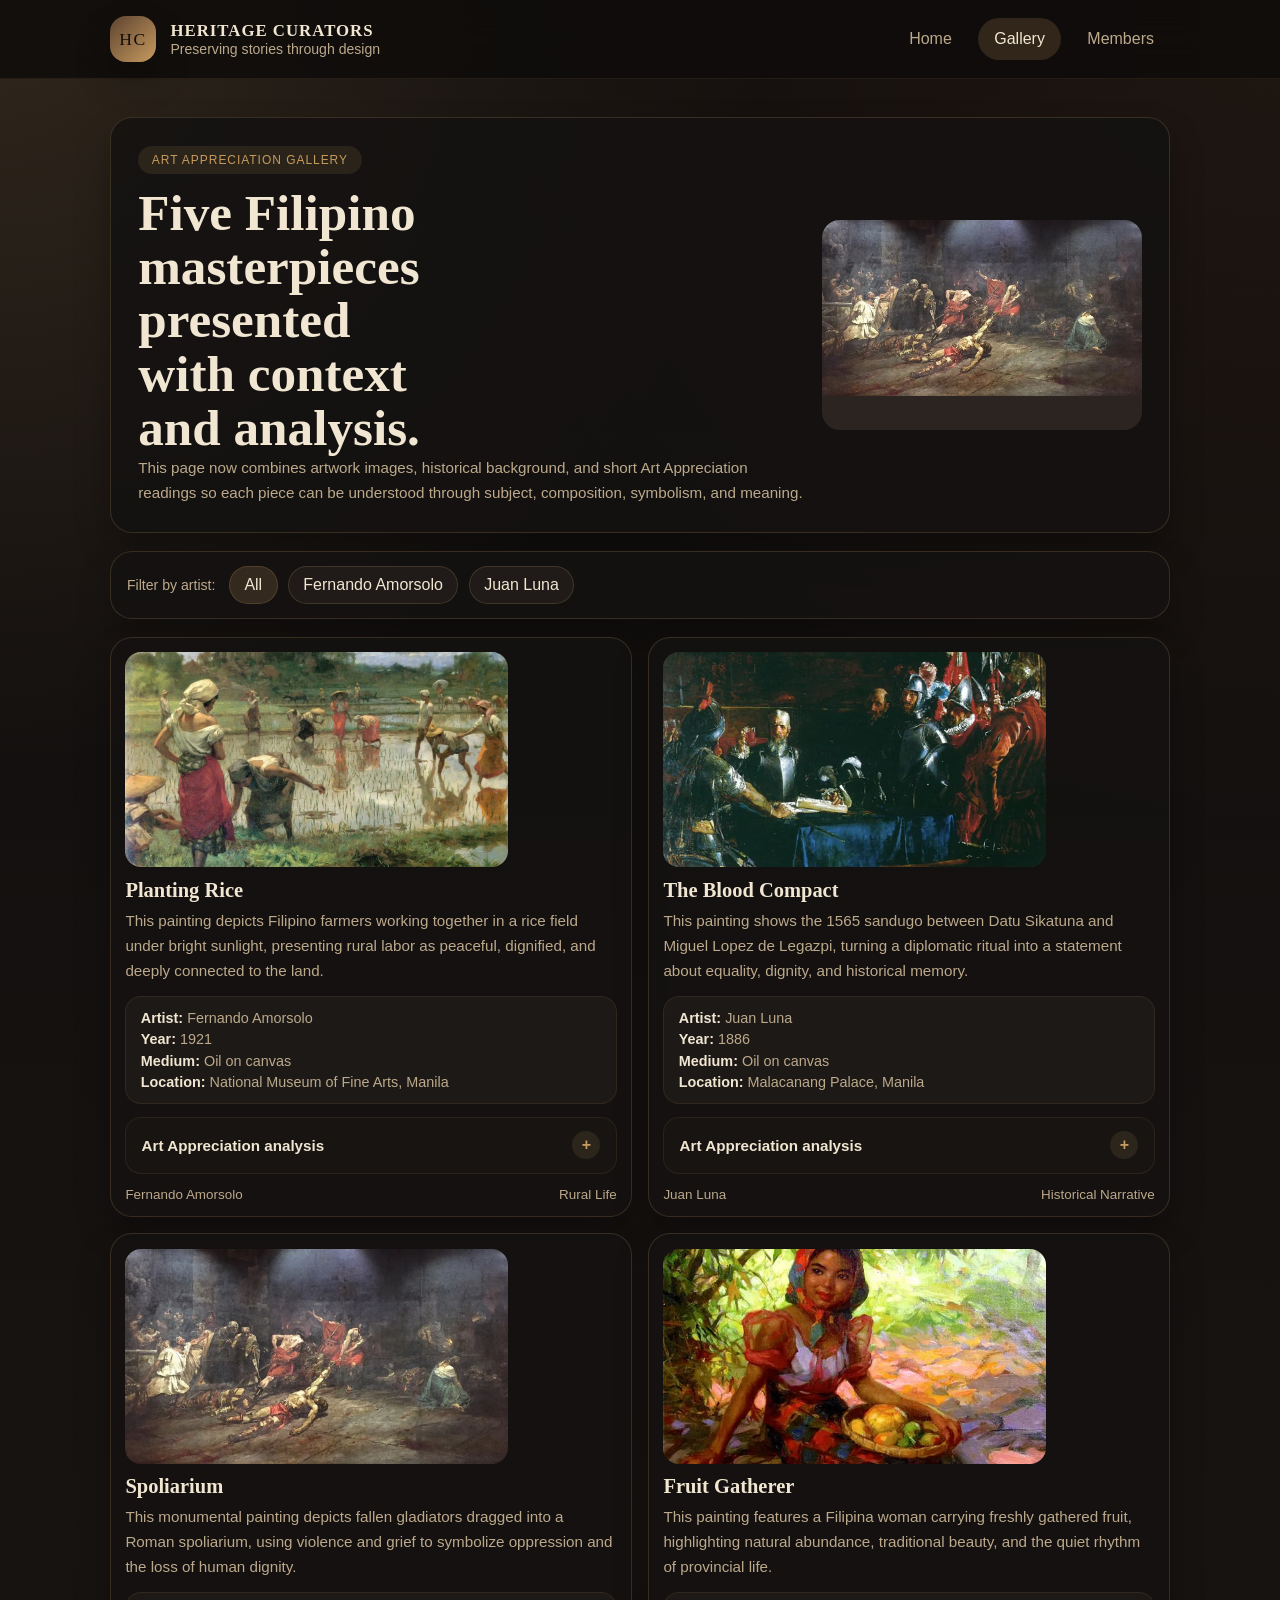
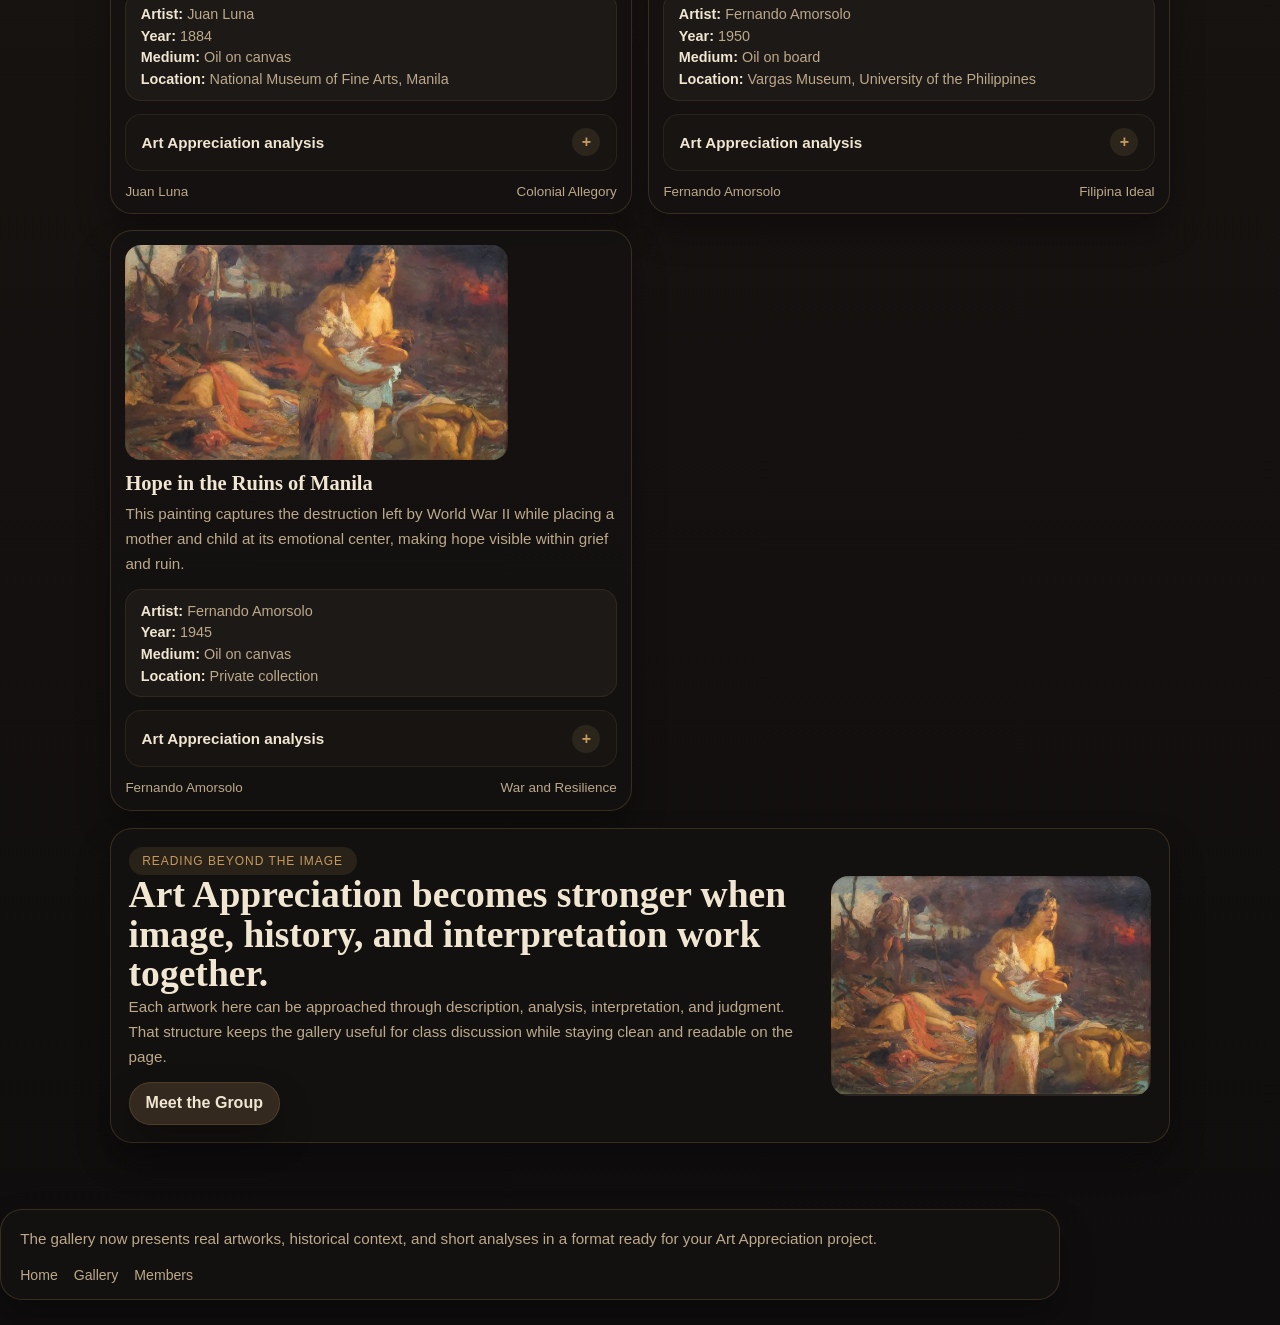
==== gallery.html @ 5dd4df1c "Styles and scripts organization." ====
<!DOCTYPE html>
<html lang="en">
<head>
  <meta charset="UTF-8">
  <meta name="viewport" content="width=device-width, initial-scale=1.0">
  <title>Heritage Curators | Gallery</title>
  <link rel="stylesheet" href="styles/gallery.css">
</head>
<body data-page="gallery">
  <header class="site-header">
    <div class="site-header__inner">
      <a class="brand" href="home.html" aria-label="Heritage Curators home page">
        <div class="brand__mark">HC</div>
        <div class="brand__text"><strong>Heritage Curators</strong><span>Preserving stories through design</span></div>
      </a>
      <button class="nav-toggle" type="button" aria-expanded="false" aria-controls="site-nav">Menu</button>
      <nav class="site-nav" id="site-nav" aria-label="Primary navigation">
        <a href="home.html" data-nav="home">Home</a>
        <a href="gallery.html" data-nav="gallery">Gallery</a>
        <a href="members.html" data-nav="members">Members</a>
      </nav>
    </div>
  </header>
  <main class="page-shell">
    <section class="page-intro" data-reveal>
      <div>
        <span class="eyebrow">Art Appreciation Gallery</span>
        <h1>Five Filipino masterpieces presented with context and analysis.</h1>
        <p>This page now combines artwork images, historical background, and short Art Appreciation readings so each piece can be understood through subject, composition, symbolism, and meaning.</p>
      </div>
      <div class="intro-image">
        <img src="images/artwork/spolarium.webp" alt="Spoliarium by Juan Luna used as the gallery banner artwork">
      </div>
    </section>

    <section class="section filter-panel" data-reveal>
      <span class="filter-label">Filter by artist:</span>
      <button class="filter-chip is-active" type="button" data-filter="all">All</button>
      <button class="filter-chip" type="button" data-filter="amorsolo">Fernando Amorsolo</button>
      <button class="filter-chip" type="button" data-filter="luna">Juan Luna</button>
    </section>

    <section class="section gallery-grid">
      <article class="gallery-card" data-reveal data-category="amorsolo">
        <div class="gallery-card__image">
          <img src="images/artwork/planting-rice.webp" alt="Planting Rice by Fernando Amorsolo showing Filipino farmers working together in a bright rice field">
        </div>
        <div class="gallery-card__header">
          <h3>Planting Rice</h3>
          <p>This painting depicts Filipino farmers working together in a rice field under bright sunlight, presenting rural labor as peaceful, dignified, and deeply connected to the land.</p>
        </div>
        <div class="gallery-card__facts">
          <div><strong>Artist:</strong> <span>Fernando Amorsolo</span></div>
          <div><strong>Year:</strong> <span>1921</span></div>
          <div><strong>Medium:</strong> <span>Oil on canvas</span></div>
          <div><strong>Location:</strong> <span>National Museum of Fine Arts, Manila</span></div>
        </div>
        <details class="analysis-panel">
          <summary>Art Appreciation analysis</summary>
          <div class="analysis-panel__content">
            <div class="analysis-panel__block">
              <h4>Description</h4>
              <p><em>Planting Rice</em> shows men and women planting seedlings together in a broad, water-filled field while a farmer with a carabao works in the background. The landscape, bright sky, and distant mountains create an idealized view of provincial life.</p>
            </div>
            <div class="analysis-panel__block">
              <h4>Analysis</h4>
              <p>Amorsolo uses warm sunlight, luminous reflections, and a wide composition to unify the workers with the landscape. His soft brushwork and bright color palette make the scene feel calm and orderly rather than physically harsh.</p>
            </div>
            <div class="analysis-panel__block">
              <h4>Interpretation</h4>
              <p>The painting celebrates bayanihan, rural resilience, and the dignity of ordinary Filipino labor. It presents the countryside as a source of identity, pride, and harmony with nature.</p>
            </div>
            <div class="analysis-panel__block">
              <h4>Judgment</h4>
              <p>This work remains one of the most recognizable images in Philippine art because it turns daily agricultural work into a graceful national image. Even with its idealized tone, it powerfully reflects Amorsolo's mastery of Philippine light.</p>
            </div>
          </div>
        </details>
        <div class="gallery-card__meta"><span>Fernando Amorsolo</span><span>Rural Life</span></div>
      </article>

      <article class="gallery-card" data-reveal data-category="luna">
        <div class="gallery-card__image">
          <img src="images/artwork/the-blood-compact.webp" alt="The Blood Compact by Juan Luna showing Datu Sikatuna and Miguel Lopez de Legazpi sealing an agreement">
        </div>
        <div class="gallery-card__header">
          <h3>The Blood Compact</h3>
          <p>This painting shows the 1565 sandugo between Datu Sikatuna and Miguel Lopez de Legazpi, turning a diplomatic ritual into a statement about equality, dignity, and historical memory.</p>
        </div>
        <div class="gallery-card__facts">
          <div><strong>Artist:</strong> <span>Juan Luna</span></div>
          <div><strong>Year:</strong> <span>1886</span></div>
          <div><strong>Medium:</strong> <span>Oil on canvas</span></div>
          <div><strong>Location:</strong> <span>Malacanang Palace, Manila</span></div>
        </div>
        <details class="analysis-panel">
          <summary>Art Appreciation analysis</summary>
          <div class="analysis-panel__content">
            <div class="analysis-panel__block">
              <h4>Description</h4>
              <p>The artwork presents the blood compact ceremony between the Bohol chieftain Datu Sikatuna and the Spanish explorer Miguel Lopez de Legazpi. Their gathered companions and the formal setting heighten the importance of the event.</p>
            </div>
            <div class="analysis-panel__block">
              <h4>Analysis</h4>
              <p>Luna uses an academic style, strong contrasts of light and shadow, and a carefully staged composition to dramatize the agreement. Viewing Sikatuna prominently helps frame the encounter as a meeting between equals rather than a scene of submission.</p>
            </div>
            <div class="analysis-panel__block">
              <h4>Interpretation</h4>
              <p>The painting can be read as a nationalist statement. It reminds viewers that Filipinos entered diplomacy and alliance with dignity, challenging colonial narratives that reduced them to passive subjects.</p>
            </div>
            <div class="analysis-panel__block">
              <h4>Judgment</h4>
              <p><em>The Blood Compact</em> succeeds both as historical storytelling and political symbolism. Its visual authority helps reclaim a key moment in Philippine history with pride and seriousness.</p>
            </div>
          </div>
        </details>
        <div class="gallery-card__meta"><span>Juan Luna</span><span>Historical Narrative</span></div>
      </article>

      <article class="gallery-card" data-reveal data-category="luna">
        <div class="gallery-card__image">
          <img src="images/artwork/spolarium.webp" alt="Spoliarium by Juan Luna showing fallen gladiators being dragged in a dark Roman interior">
        </div>
        <div class="gallery-card__header">
          <h3>Spoliarium</h3>
          <p>This monumental painting depicts fallen gladiators dragged into a Roman spoliarium, using violence and grief to symbolize oppression and the loss of human dignity.</p>
        </div>
        <div class="gallery-card__facts">
          <div><strong>Artist:</strong> <span>Juan Luna</span></div>
          <div><strong>Year:</strong> <span>1884</span></div>
          <div><strong>Medium:</strong> <span>Oil on canvas</span></div>
          <div><strong>Location:</strong> <span>National Museum of Fine Arts, Manila</span></div>
        </div>
        <details class="analysis-panel">
          <summary>Art Appreciation analysis</summary>
          <div class="analysis-panel__content">
            <div class="analysis-panel__block">
              <h4>Description</h4>
              <p>The scene shows dead or defeated gladiators dragged across a stone floor while grieving figures and distant onlookers witness the aftermath. The setting is dark, heavy, and emotionally charged.</p>
            </div>
            <div class="analysis-panel__block">
              <h4>Analysis</h4>
              <p>Luna builds a diagonal, forceful composition using harsh light, deep shadows, and rich red-brown tones. The physical weight of the bodies and the movement of the figures create a dramatic sense of brutality and exhaustion.</p>
            </div>
            <div class="analysis-panel__block">
              <h4>Interpretation</h4>
              <p>Beyond its Roman subject, the painting is widely understood as an allegory of colonial oppression. The fallen gladiators can be seen as the suffering Filipino people, while the spectators stand for power structures that ignore injustice.</p>
            </div>
            <div class="analysis-panel__block">
              <h4>Judgment</h4>
              <p><em>Spoliarium</em> is a landmark of Philippine art because it combines technical excellence with emotional and political force. Its international recognition helped affirm Filipino artistic brilliance on the world stage.</p>
            </div>
          </div>
        </details>
        <div class="gallery-card__meta"><span>Juan Luna</span><span>Colonial Allegory</span></div>
      </article>

      <article class="gallery-card" data-reveal data-category="amorsolo">
        <div class="gallery-card__image">
          <img src="images/artwork/fruit-gatherer-1950-fernando-amorsolo.webp" alt="Fruit Gatherer by Fernando Amorsolo showing a Filipina woman with a basket of fruit in a rural setting">
        </div>
        <div class="gallery-card__header">
          <h3>Fruit Gatherer</h3>
          <p>This painting features a Filipina woman carrying freshly gathered fruit, highlighting natural abundance, traditional beauty, and the quiet rhythm of provincial life.</p>
        </div>
        <div class="gallery-card__facts">
          <div><strong>Artist:</strong> <span>Fernando Amorsolo</span></div>
          <div><strong>Year:</strong> <span>1950</span></div>
          <div><strong>Medium:</strong> <span>Oil on board</span></div>
          <div><strong>Location:</strong> <span>Vargas Museum, University of the Philippines</span></div>
        </div>
        <details class="analysis-panel">
          <summary>Art Appreciation analysis</summary>
          <div class="analysis-panel__content">
            <div class="analysis-panel__block">
              <h4>Description</h4>
              <p>The painting shows a young Filipina in traditional clothing under a tree, holding a basket filled with fruit. The setting is bright, calm, and surrounded by nature.</p>
            </div>
            <div class="analysis-panel__block">
              <h4>Analysis</h4>
              <p>Amorsolo uses warm colors and sunlight to pull the viewer's attention toward the woman, while the darker background helps her stand out. The scene is gently composed to feel balanced, serene, and idealized.</p>
            </div>
            <div class="analysis-panel__block">
              <h4>Interpretation</h4>
              <p>The artwork reflects simplicity, modesty, and a close relationship between people and the natural world. It also reinforces the image of the dalagang Filipina as a symbol of grace and cultural identity.</p>
            </div>
            <div class="analysis-panel__block">
              <h4>Judgment</h4>
              <p><em>Fruit Gatherer</em> is visually gentle and emotionally clear. Its appeal comes from how it transforms an everyday rural moment into an image of beauty, peace, and national character.</p>
            </div>
          </div>
        </details>
        <div class="gallery-card__meta"><span>Fernando Amorsolo</span><span>Filipina Ideal</span></div>
      </article>

      <article class="gallery-card" data-reveal data-category="amorsolo">
        <div class="gallery-card__image">
          <img src="images/artwork/fernando-cueto-amorsolos-hope-in-the-ruins-of-manila-1.webp" alt="Hope in the Ruins of Manila by Fernando Amorsolo showing a mother and child in a devastated wartime city">
        </div>
        <div class="gallery-card__header">
          <h3>Hope in the Ruins of Manila</h3>
          <p>This painting captures the destruction left by World War II while placing a mother and child at its emotional center, making hope visible within grief and ruin.</p>
        </div>
        <div class="gallery-card__facts">
          <div><strong>Artist:</strong> <span>Fernando Amorsolo</span></div>
          <div><strong>Year:</strong> <span>1945</span></div>
          <div><strong>Medium:</strong> <span>Oil on canvas</span></div>
          <div><strong>Location:</strong> <span>Private collection</span></div>
        </div>
        <details class="analysis-panel">
          <summary>Art Appreciation analysis</summary>
          <div class="analysis-panel__content">
            <div class="analysis-panel__block">
              <h4>Description</h4>
              <p>The work shows a mother holding a baby in the middle of a destroyed urban landscape. Fallen bodies, broken structures, and dark surroundings emphasize the devastation around them.</p>
            </div>
            <div class="analysis-panel__block">
              <h4>Analysis</h4>
              <p>Amorsolo shifts from his usual pastoral brightness to darker tones and heavier shadows, but he still uses light strategically. The brighter treatment of the mother and child draws the eye and creates a clear emotional focal point.</p>
            </div>
            <div class="analysis-panel__block">
              <h4>Interpretation</h4>
              <p>The painting reflects fear, suffering, and the civilian cost of war, yet it also insists on resilience. The mother and child stand as symbols of protection, survival, and the possibility of renewal after catastrophe.</p>
            </div>
            <div class="analysis-panel__block">
              <h4>Judgment</h4>
              <p>This is one of Amorsolo's most affecting works because it confronts tragedy without losing sight of human endurance. It gives historical trauma a deeply personal and memorable image.</p>
            </div>
          </div>
        </details>
        <div class="gallery-card__meta"><span>Fernando Amorsolo</span><span>War and Resilience</span></div>
      </article>
    </section>

    <section class="spotlight" data-reveal>
      <div>
        <span class="eyebrow">Reading Beyond the Image</span>
        <h2>Art Appreciation becomes stronger when image, history, and interpretation work together.</h2>
        <p>Each artwork here can be approached through description, analysis, interpretation, and judgment. That structure keeps the gallery useful for class discussion while staying clean and readable on the page.</p>
        <a class="button" href="members.html">Meet the Group</a>
      </div>
      <div class="spotlight__image">
        <img src="images/artwork/fernando-cueto-amorsolos-hope-in-the-ruins-of-manila-1.webp" alt="Hope in the Ruins of Manila by Fernando Amorsolo used as the spotlight artwork">
      </div>
    </section>
  </main>
  <footer class="page-shell site-footer">
    <p>The gallery now presents real artworks, historical context, and short analyses in a format ready for your Art Appreciation project.</p>
    <div class="footer-links">
      <a href="home.html">Home</a>
      <a href="gallery.html">Gallery</a>
      <a href="members.html">Members</a>
    </div>
  </footer>
  <script src="scripts/site.js"></script>
  <script src="scripts/gallery.js"></script>
</body>
</html>
---- styles/gallery.css ----
:root {
  --surface: rgba(20, 18, 17, 0.9);
  --surface-strong: #171413;
  --line: rgba(182, 146, 92, 0.22);
  --text: #f1e6d1;
  --muted: #bca98b;
  --accent: #c79a5f;
  --shadow: 0 18px 34px rgba(0, 0, 0, 0.28);
  --radius-lg: 22px;
  --radius-md: 16px;
  --max-width: 1060px;
  --font-display: "Palatino Linotype", "Book Antiqua", Palatino, serif;
  --font-body: "Trebuchet MS", "Segoe UI", sans-serif;
}

* { box-sizing: border-box; }

html { scroll-behavior: smooth; }

body {
  margin: 0;
  font-family: var(--font-body);
  color: var(--text);
  background:
    radial-gradient(circle at top left, rgba(199, 154, 95, 0.18), transparent 24%),
    radial-gradient(circle at top right, rgba(123, 75, 39, 0.15), transparent 26%),
    linear-gradient(180deg, #0f0d0d 0%, #171311 52%, #0f0d0d 100%);
  min-height: 100vh;
}

body.menu-open { overflow: hidden; }

a { color: inherit; text-decoration: none; }

img { max-width: 100%; display: block; }

.page-shell { width: min(var(--max-width), calc(100% - 2rem)); margin: 0 auto; }

.site-header {
  position: sticky;
  top: 0;
  z-index: 20;
  backdrop-filter: blur(18px);
  background: rgba(14, 12, 11, 0.86);
  border-bottom: 1px solid rgba(182, 146, 92, 0.12);
}

.site-header__inner {
  width: min(var(--max-width), calc(100% - 2rem));
  margin: 0 auto;
  display: flex;
  align-items: center;
  justify-content: space-between;
  padding: 1rem 0;
  gap: 1rem;
}

.brand { display: flex; align-items: center; gap: 0.9rem; }

.brand__mark {
  width: 46px;
  height: 46px;
  border-radius: 16px;
  display: grid;
  place-items: center;
  background: linear-gradient(135deg, #5d4330, #c79a5f);
  color: #140f0c;
  font-family: var(--font-display);
  font-size: 1.1rem;
  letter-spacing: 0.08em;
  box-shadow: var(--shadow);
}

.brand__text strong, .brand__text span { display: block; }

.brand__text strong {
  font-family: var(--font-display);
  font-size: 1.05rem;
  letter-spacing: 0.06em;
  text-transform: uppercase;
}

.brand__text span { color: var(--muted); font-size: 0.88rem; }

.nav-toggle {
  display: none;
  border: 0;
  background: rgba(36, 31, 28, 0.95);
  color: var(--text);
  border-radius: 999px;
  padding: 0.75rem 1rem;
  font: inherit;
  box-shadow: var(--shadow);
  cursor: pointer;
}

.site-nav { display: flex; align-items: center; gap: 0.65rem; }

.site-nav a {
  padding: 0.75rem 1rem;
  border-radius: 999px;
  color: var(--muted);
  transition: background-color 0.25s ease, color 0.25s ease, transform 0.25s ease;
}

.site-nav a:hover, .site-nav a:focus-visible {
  background: rgba(199, 154, 95, 0.12);
  color: var(--text);
  transform: translateY(-1px);
  outline: none;
}

.site-nav a.is-active { background: rgba(199, 154, 95, 0.18); color: var(--text); }

main { padding: 1.5rem 0 3rem; }

.page-intro, .filter-panel, .gallery-card, .spotlight, .site-footer {
  background: var(--surface);
  border: 1px solid var(--line);
  border-radius: var(--radius-lg);
  box-shadow: var(--shadow);
}

.page-intro {
  padding: 1.7rem;
  display: grid;
  grid-template-columns: minmax(0, 1fr) minmax(240px, 320px);
  gap: 1.2rem;
  align-items: center;
  margin-top: 0.9rem;
}

.eyebrow {
  display: inline-flex;
  align-items: center;
  gap: 0.5rem;
  padding: 0.45rem 0.85rem;
  border-radius: 999px;
  background: rgba(199, 154, 95, 0.12);
  color: var(--accent);
  font-size: 0.75rem;
  letter-spacing: 0.08em;
  text-transform: uppercase;
}

h1, h2, h3, h4 { font-family: var(--font-display); margin: 0; line-height: 1.05; }

h1 { font-size: clamp(2rem, 4.6vw, 3.2rem); margin-top: 0.75rem; max-width: 12ch; }

h2 { font-size: clamp(1.6rem, 3vw, 2.35rem); }

p { color: var(--muted); line-height: 1.65; margin: 0; font-size: 0.95rem; }

.intro-image, .spotlight__image, .gallery-card__image { overflow: hidden; background: #2b2420; }

.intro-image { border-radius: 18px; min-height: 210px; max-height: 290px; }

.spotlight__image { min-height: 220px; max-height: 280px; border-radius: 18px; }

.gallery-card__image { aspect-ratio: 16 / 9; border-radius: var(--radius-md); max-height: 215px; }

.intro-image img, .spotlight__image img, .gallery-card__image img {
  width: 100%;
  height: 100%;
  object-fit: cover;
}

.section { margin-top: 1.1rem; }

.filter-panel { padding: 0.9rem 1rem; display: flex; flex-wrap: wrap; align-items: center; gap: 0.65rem; }

.filter-label { font-size: 0.88rem; color: var(--muted); margin-right: 0.2rem; }

.filter-chip {
  border: 1px solid var(--line);
  background: rgba(34, 29, 26, 0.92);
  color: var(--text);
  border-radius: 999px;
  padding: 0.55rem 0.9rem;
  font: inherit;
  cursor: pointer;
  transition: transform 0.25s ease, background-color 0.25s ease, color 0.25s ease;
}

.filter-chip:hover, .filter-chip:focus-visible {
  transform: translateY(-1px);
  outline: none;
  background: rgba(199, 154, 95, 0.14);
}

.filter-chip.is-active { background: rgba(199, 154, 95, 0.18); color: var(--text); }

.gallery-grid { display: grid; grid-template-columns: repeat(2, minmax(0, 1fr)); gap: 1rem; }

.gallery-card {
  padding: 0.9rem;
  display: grid;
  gap: 0.8rem;
  transition: transform 0.28s ease, opacity 0.28s ease;
}

.gallery-card.is-hidden {
  opacity: 0.18;
  transform: scale(0.98);
  pointer-events: none;
}

.gallery-card__header { display: grid; gap: 0.4rem; }

.gallery-card__header h3 { font-size: 1.28rem; }

.gallery-card__facts {
  display: grid;
  gap: 0.35rem;
  padding: 0.8rem 0.9rem;
  border-radius: var(--radius-md);
  background: rgba(30, 26, 24, 0.94);
  border: 1px solid rgba(182, 146, 92, 0.12);
  font-size: 0.9rem;
}

.gallery-card__facts span { color: var(--muted); }

.gallery-card__meta {
  display: flex;
  justify-content: space-between;
  gap: 1rem;
  flex-wrap: wrap;
  color: var(--muted);
  font-size: 0.84rem;
}

.analysis-panel {
  border: 1px solid rgba(182, 146, 92, 0.12);
  border-radius: var(--radius-md);
  background: rgba(24, 21, 19, 0.94);
  overflow: hidden;
}

.analysis-panel summary {
  cursor: pointer;
  list-style: none;
  padding: 0.85rem 0.95rem;
  font-weight: 600;
  font-size: 0.95rem;
  display: flex;
  align-items: center;
  justify-content: space-between;
  gap: 1rem;
}

.analysis-panel summary::-webkit-details-marker { display: none; }

.analysis-panel summary::after {
  content: "+";
  width: 28px;
  height: 28px;
  border-radius: 50%;
  display: grid;
  place-items: center;
  background: rgba(199, 154, 95, 0.12);
  color: var(--accent);
  font-size: 1rem;
  flex-shrink: 0;
}

.analysis-panel[open] summary::after { content: "-"; }

.analysis-panel__content {
  display: grid;
  gap: 0.75rem;
  padding: 0 0.95rem 0.95rem;
  border-top: 1px solid rgba(182, 146, 92, 0.08);
}

.analysis-panel__block { display: grid; gap: 0.3rem; }

.analysis-panel__block h4 { font-size: 0.98rem; margin-top: 0.7rem; }

.spotlight {
  margin-top: 1.1rem;
  padding: 1.1rem;
  display: grid;
  grid-template-columns: minmax(0, 1fr) minmax(240px, 320px);
  gap: 1rem;
  align-items: center;
}

.button {
  display: inline-flex;
  align-items: center;
  justify-content: center;
  gap: 0.55rem;
  padding: 0.72rem 1rem;
  border-radius: 999px;
  font-weight: 600;
  background: rgba(199, 154, 95, 0.18);
  color: var(--text);
  box-shadow: var(--shadow);
  transition: transform 0.25s ease;
  width: fit-content;
  margin-top: 0.8rem;
  border: 1px solid rgba(199, 154, 95, 0.18);
}

.button:hover, .button:focus-visible { transform: translateY(-2px); outline: none; }

.site-footer {
  margin: 1.1rem 0 1.6rem;
  padding: 1rem 1.2rem;
  display: flex;
  justify-content: space-between;
  gap: 1rem;
  align-items: center;
  flex-wrap: wrap;
}

.footer-links { display: flex; gap: 1rem; flex-wrap: wrap; }

.footer-links a { color: var(--muted); font-size: 0.88rem; }

[data-reveal] {
  opacity: 0;
  transform: translateY(22px);
  transition: opacity 0.6s ease, transform 0.6s ease;
}

[data-reveal].is-visible { opacity: 1; transform: translateY(0); }

@media (max-width: 920px) {
  .page-intro, .spotlight { grid-template-columns: 1fr; }
  .gallery-grid { grid-template-columns: 1fr; }
  .nav-toggle { display: inline-flex; }
  .site-nav {
    position: fixed;
    inset: 82px 1rem auto 1rem;
    flex-direction: column;
    align-items: stretch;
    padding: 1rem;
    background: rgba(20, 18, 17, 0.97);
    border: 1px solid var(--line);
    border-radius: 24px;
    box-shadow: var(--shadow);
    transform: translateY(-18px);
    opacity: 0;
    pointer-events: none;
    transition: opacity 0.25s ease, transform 0.25s ease;
  }

  .site-nav.is-open { transform: translateY(0); opacity: 1; pointer-events: auto; }
}

@media (max-width: 640px) {
  .page-shell, .site-header__inner { width: min(var(--max-width), calc(100% - 1rem)); }
  main { padding-top: 1rem; }
  .page-intro, .filter-panel, .gallery-card, .spotlight, .site-footer { padding: 1rem; }
  h1 { font-size: clamp(1.9rem, 10vw, 2.7rem); }
}
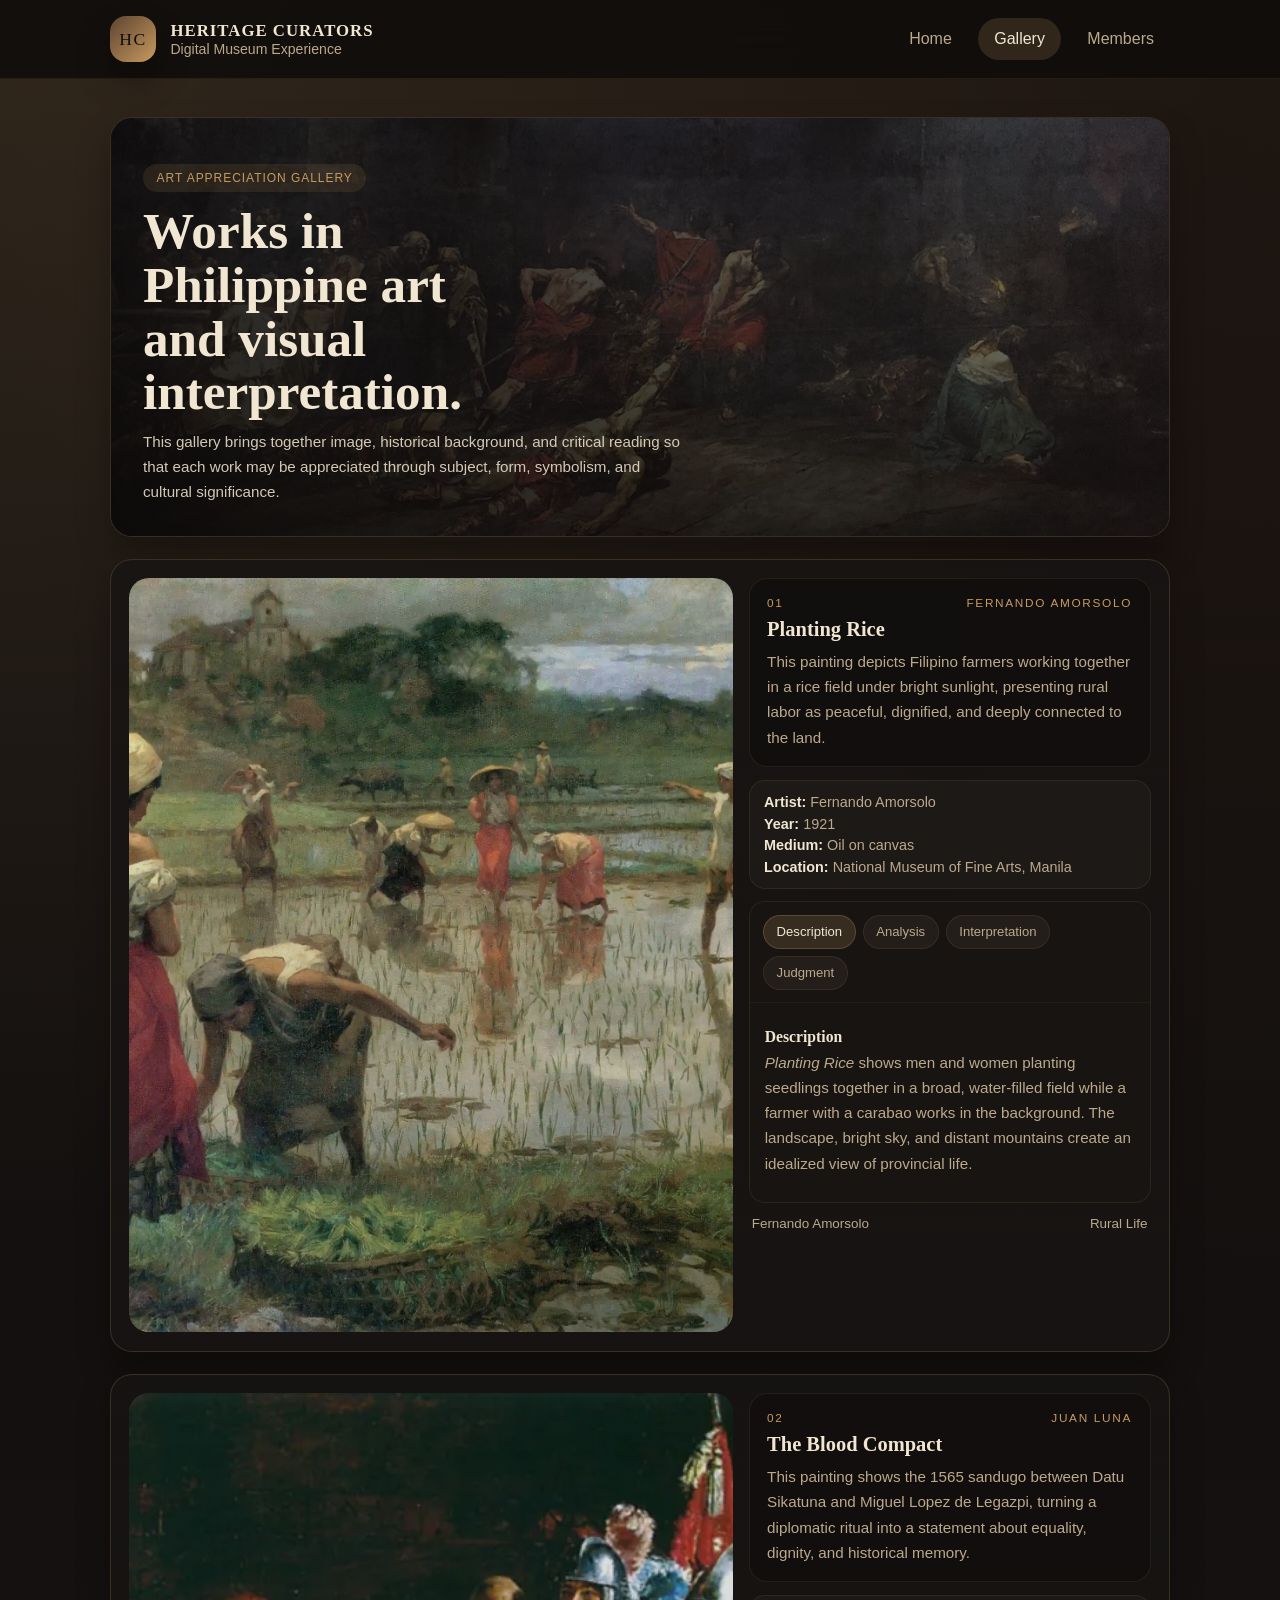
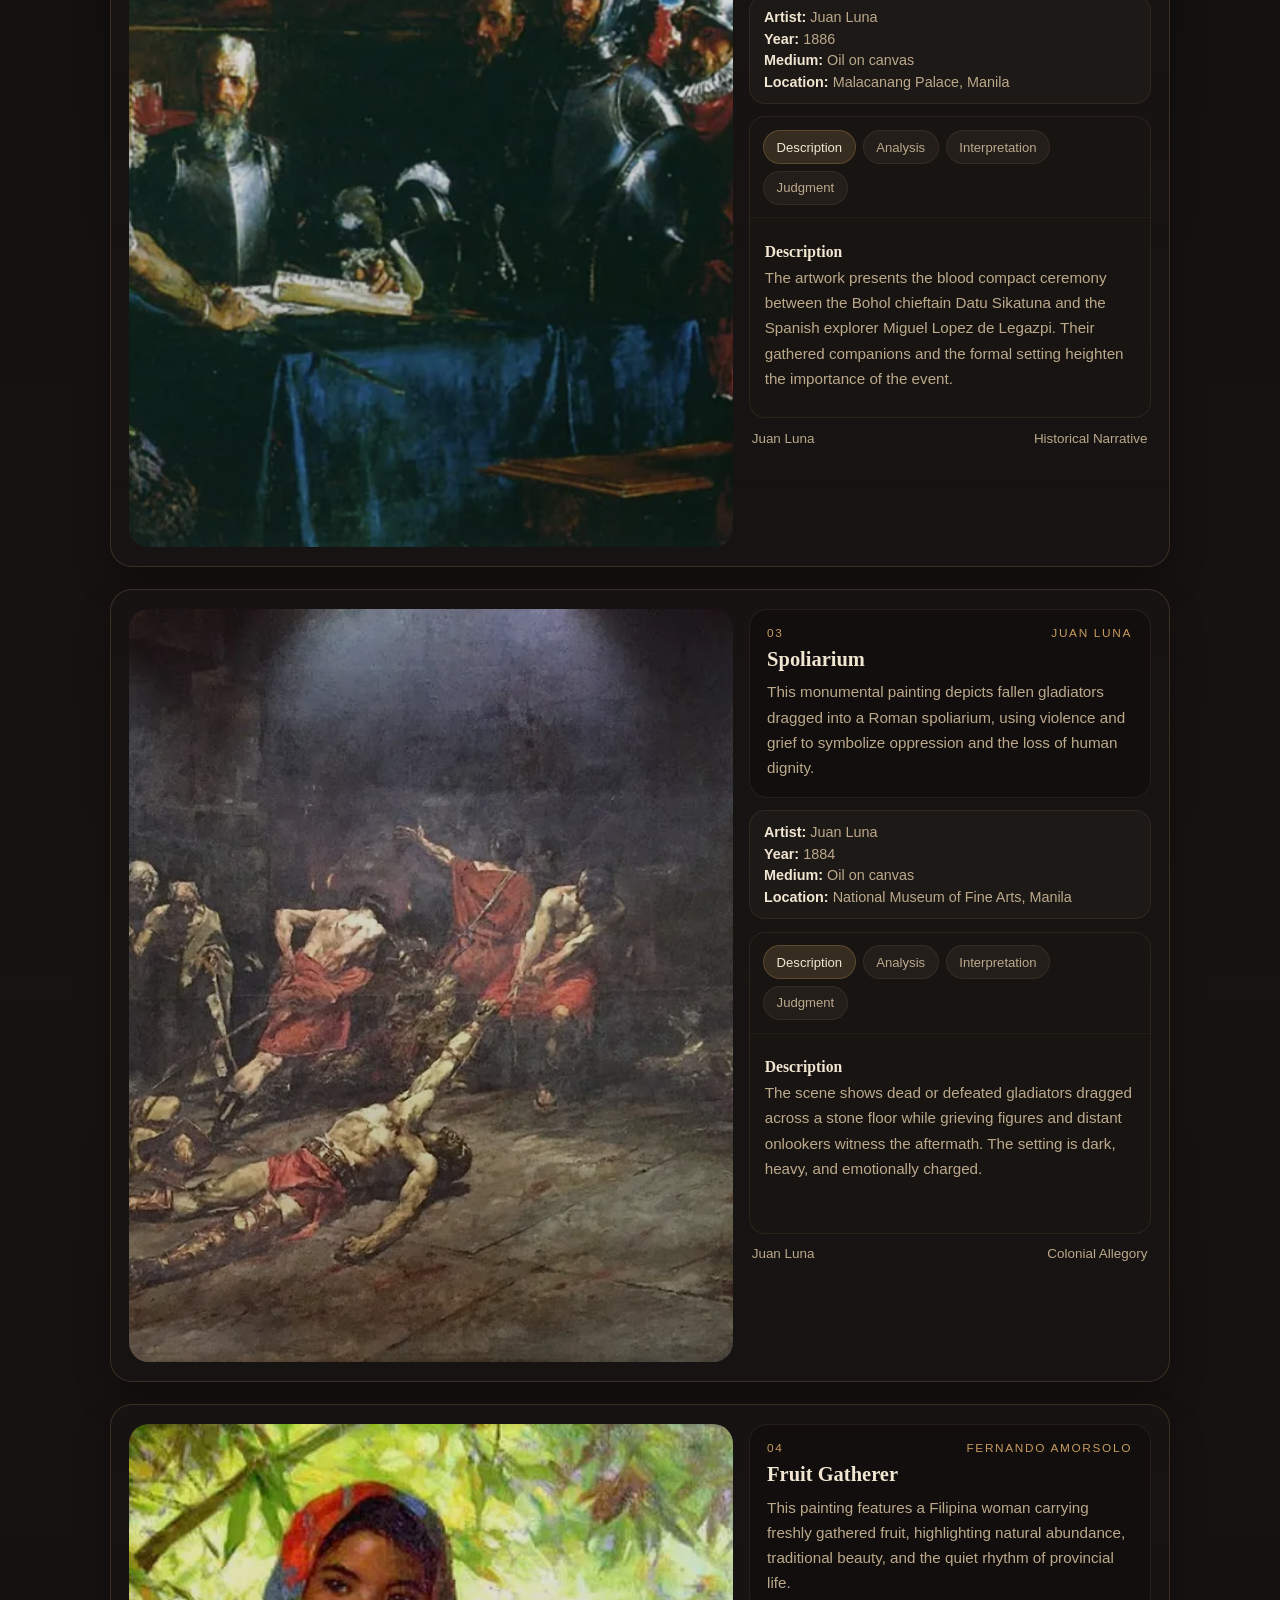
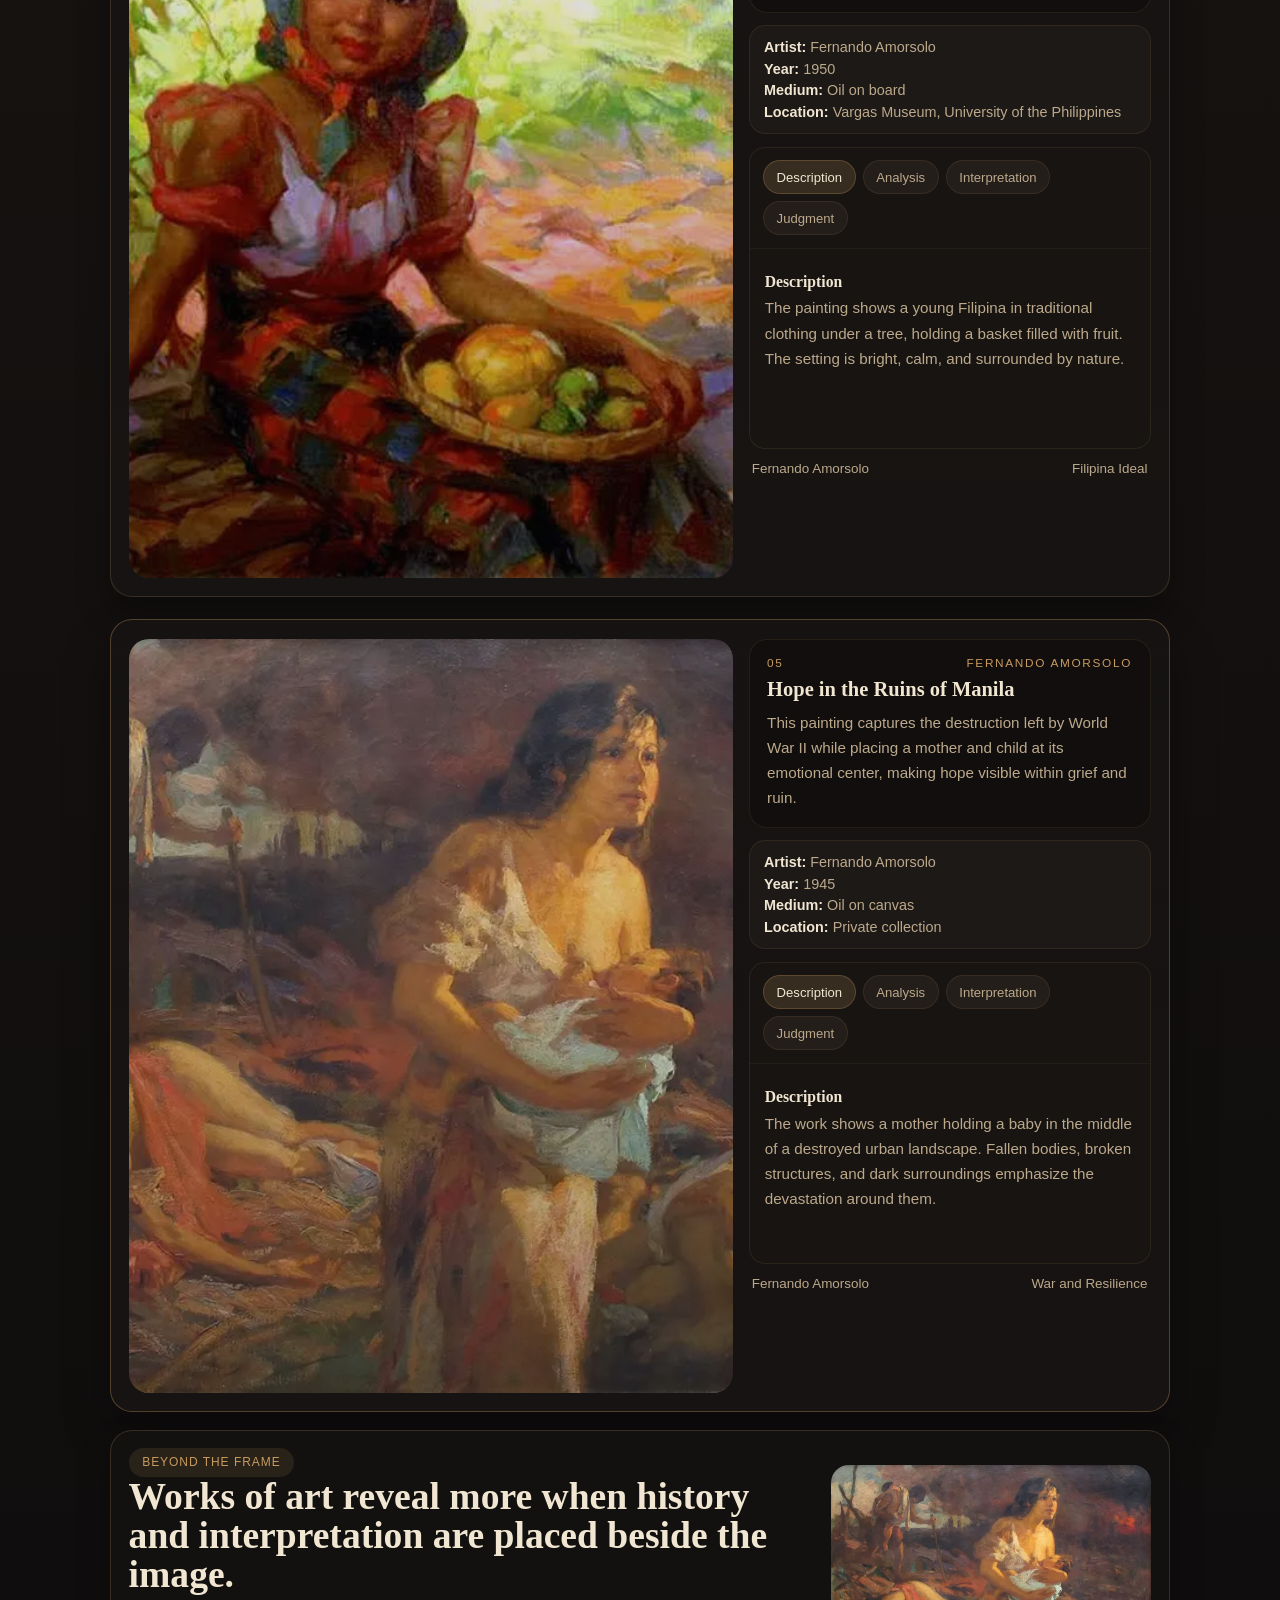
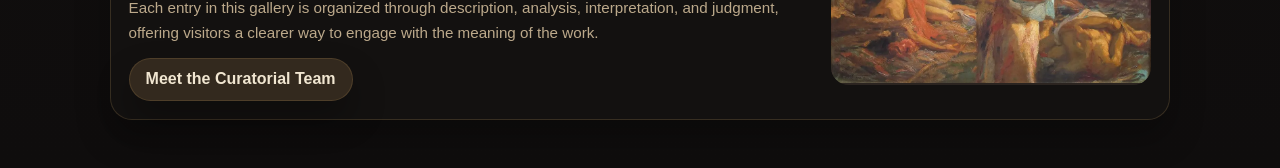
==== commit c4239331: "Last edits." ====
--- a/gallery.html
+++ b/gallery.html
@@ -9,13 +9,13 @@
 <body data-page="gallery">
   <header class="site-header">
     <div class="site-header__inner">
-      <a class="brand" href="home.html" aria-label="Heritage Curators home page">
+      <a class="brand" href="index.html" aria-label="Heritage Curators home page">
         <div class="brand__mark">HC</div>
-        <div class="brand__text"><strong>Heritage Curators</strong><span>Preserving stories through design</span></div>
+        <div class="brand__text"><strong>Heritage Curators</strong><span>Digital Museum Experience</span></div>
       </a>
       <button class="nav-toggle" type="button" aria-expanded="false" aria-controls="site-nav">Menu</button>
       <nav class="site-nav" id="site-nav" aria-label="Primary navigation">
-        <a href="home.html" data-nav="home">Home</a>
+        <a href="index.html" data-nav="home">Home</a>
         <a href="gallery.html" data-nav="gallery">Gallery</a>
         <a href="members.html" data-nav="members">Members</a>
       </nav>
@@ -23,29 +23,32 @@
   </header>
   <main class="page-shell">
     <section class="page-intro" data-reveal>
-      <div>
+      <img class="page-intro__backdrop" src="images/artwork/spolarium.webp" alt="Spoliarium by Juan Luna used as the gallery banner artwork">
+      <div class="page-intro__overlay"></div>
+      <div class="page-intro__content">
         <span class="eyebrow">Art Appreciation Gallery</span>
-        <h1>Five Filipino masterpieces presented with context and analysis.</h1>
-        <p>This page now combines artwork images, historical background, and short Art Appreciation readings so each piece can be understood through subject, composition, symbolism, and meaning.</p>
-      </div>
-      <div class="intro-image">
-        <img src="images/artwork/spolarium.webp" alt="Spoliarium by Juan Luna used as the gallery banner artwork">
+        <h1>Works in Philippine art and visual interpretation.</h1>
+        <p style="margin-top: 10px;">This gallery brings together image, historical background, and critical reading so that each work may be appreciated through subject, form, symbolism, and cultural significance.</p>
       </div>
     </section>
 
-    <section class="section filter-panel" data-reveal>
-      <span class="filter-label">Filter by artist:</span>
+    <!-- <section class="section filter-panel" data-reveal>
+      <span class="filter-label">Browse by artist:</span>
       <button class="filter-chip is-active" type="button" data-filter="all">All</button>
       <button class="filter-chip" type="button" data-filter="amorsolo">Fernando Amorsolo</button>
       <button class="filter-chip" type="button" data-filter="luna">Juan Luna</button>
-    </section>
-
-    <section class="section gallery-grid">
+    </section> -->
+
+    <section class="section gallery-grid" aria-label="Artwork exhibition sequence">
       <article class="gallery-card" data-reveal data-category="amorsolo">
+        <div class="gallery-card__stage">
         <div class="gallery-card__image">
           <img src="images/artwork/planting-rice.webp" alt="Planting Rice by Fernando Amorsolo showing Filipino farmers working together in a bright rice field">
         </div>
-        <div class="gallery-card__header">
+        </div>
+        <div class="gallery-card__details">
+        <div class="gallery-card__header">
+          <div class="gallery-card__kicker"><span>01</span><span>Fernando Amorsolo</span></div>
           <h3>Planting Rice</h3>
           <p>This painting depicts Filipino farmers working together in a rice field under bright sunlight, presenting rural labor as peaceful, dignified, and deeply connected to the land.</p>
         </div>
@@ -55,35 +58,45 @@
           <div><strong>Medium:</strong> <span>Oil on canvas</span></div>
           <div><strong>Location:</strong> <span>National Museum of Fine Arts, Manila</span></div>
         </div>
-        <details class="analysis-panel">
-          <summary>Art Appreciation analysis</summary>
-          <div class="analysis-panel__content">
-            <div class="analysis-panel__block">
+        <section class="analysis-panel" aria-label="Curatorial reading for Planting Rice">
+          <div class="analysis-tabs" role="tablist" aria-label="Curatorial reading sections for Planting Rice">
+            <button class="analysis-tab is-active" type="button" role="tab" aria-selected="true" aria-controls="planting-rice-description" id="planting-rice-tab-description" data-tab-target="planting-rice-description">Description</button>
+            <button class="analysis-tab" type="button" role="tab" aria-selected="false" aria-controls="planting-rice-analysis" id="planting-rice-tab-analysis" data-tab-target="planting-rice-analysis">Analysis</button>
+            <button class="analysis-tab" type="button" role="tab" aria-selected="false" aria-controls="planting-rice-interpretation" id="planting-rice-tab-interpretation" data-tab-target="planting-rice-interpretation">Interpretation</button>
+            <button class="analysis-tab" type="button" role="tab" aria-selected="false" aria-controls="planting-rice-judgment" id="planting-rice-tab-judgment" data-tab-target="planting-rice-judgment">Judgment</button>
+          </div>
+          <div class="analysis-panel__content">
+            <div class="analysis-panel__block is-active" id="planting-rice-description" role="tabpanel" aria-labelledby="planting-rice-tab-description">
               <h4>Description</h4>
               <p><em>Planting Rice</em> shows men and women planting seedlings together in a broad, water-filled field while a farmer with a carabao works in the background. The landscape, bright sky, and distant mountains create an idealized view of provincial life.</p>
             </div>
-            <div class="analysis-panel__block">
+            <div class="analysis-panel__block" id="planting-rice-analysis" role="tabpanel" aria-labelledby="planting-rice-tab-analysis" hidden>
               <h4>Analysis</h4>
               <p>Amorsolo uses warm sunlight, luminous reflections, and a wide composition to unify the workers with the landscape. His soft brushwork and bright color palette make the scene feel calm and orderly rather than physically harsh.</p>
             </div>
-            <div class="analysis-panel__block">
+            <div class="analysis-panel__block" id="planting-rice-interpretation" role="tabpanel" aria-labelledby="planting-rice-tab-interpretation" hidden>
               <h4>Interpretation</h4>
               <p>The painting celebrates bayanihan, rural resilience, and the dignity of ordinary Filipino labor. It presents the countryside as a source of identity, pride, and harmony with nature.</p>
             </div>
-            <div class="analysis-panel__block">
+            <div class="analysis-panel__block" id="planting-rice-judgment" role="tabpanel" aria-labelledby="planting-rice-tab-judgment" hidden>
               <h4>Judgment</h4>
               <p>This work remains one of the most recognizable images in Philippine art because it turns daily agricultural work into a graceful national image. Even with its idealized tone, it powerfully reflects Amorsolo's mastery of Philippine light.</p>
             </div>
           </div>
-        </details>
+        </section>
         <div class="gallery-card__meta"><span>Fernando Amorsolo</span><span>Rural Life</span></div>
+        </div>
       </article>
 
       <article class="gallery-card" data-reveal data-category="luna">
+        <div class="gallery-card__stage">
         <div class="gallery-card__image">
           <img src="images/artwork/the-blood-compact.webp" alt="The Blood Compact by Juan Luna showing Datu Sikatuna and Miguel Lopez de Legazpi sealing an agreement">
         </div>
-        <div class="gallery-card__header">
+        </div>
+        <div class="gallery-card__details">
+        <div class="gallery-card__header">
+          <div class="gallery-card__kicker"><span>02</span><span>Juan Luna</span></div>
           <h3>The Blood Compact</h3>
           <p>This painting shows the 1565 sandugo between Datu Sikatuna and Miguel Lopez de Legazpi, turning a diplomatic ritual into a statement about equality, dignity, and historical memory.</p>
         </div>
@@ -93,35 +106,45 @@
           <div><strong>Medium:</strong> <span>Oil on canvas</span></div>
           <div><strong>Location:</strong> <span>Malacanang Palace, Manila</span></div>
         </div>
-        <details class="analysis-panel">
-          <summary>Art Appreciation analysis</summary>
-          <div class="analysis-panel__content">
-            <div class="analysis-panel__block">
+        <section class="analysis-panel" aria-label="Curatorial reading for The Blood Compact">
+          <div class="analysis-tabs" role="tablist" aria-label="Curatorial reading sections for The Blood Compact">
+            <button class="analysis-tab is-active" type="button" role="tab" aria-selected="true" aria-controls="blood-compact-description" id="blood-compact-tab-description" data-tab-target="blood-compact-description">Description</button>
+            <button class="analysis-tab" type="button" role="tab" aria-selected="false" aria-controls="blood-compact-analysis" id="blood-compact-tab-analysis" data-tab-target="blood-compact-analysis">Analysis</button>
+            <button class="analysis-tab" type="button" role="tab" aria-selected="false" aria-controls="blood-compact-interpretation" id="blood-compact-tab-interpretation" data-tab-target="blood-compact-interpretation">Interpretation</button>
+            <button class="analysis-tab" type="button" role="tab" aria-selected="false" aria-controls="blood-compact-judgment" id="blood-compact-tab-judgment" data-tab-target="blood-compact-judgment">Judgment</button>
+          </div>
+          <div class="analysis-panel__content">
+            <div class="analysis-panel__block is-active" id="blood-compact-description" role="tabpanel" aria-labelledby="blood-compact-tab-description">
               <h4>Description</h4>
               <p>The artwork presents the blood compact ceremony between the Bohol chieftain Datu Sikatuna and the Spanish explorer Miguel Lopez de Legazpi. Their gathered companions and the formal setting heighten the importance of the event.</p>
             </div>
-            <div class="analysis-panel__block">
+            <div class="analysis-panel__block" id="blood-compact-analysis" role="tabpanel" aria-labelledby="blood-compact-tab-analysis" hidden>
               <h4>Analysis</h4>
               <p>Luna uses an academic style, strong contrasts of light and shadow, and a carefully staged composition to dramatize the agreement. Viewing Sikatuna prominently helps frame the encounter as a meeting between equals rather than a scene of submission.</p>
             </div>
-            <div class="analysis-panel__block">
+            <div class="analysis-panel__block" id="blood-compact-interpretation" role="tabpanel" aria-labelledby="blood-compact-tab-interpretation" hidden>
               <h4>Interpretation</h4>
               <p>The painting can be read as a nationalist statement. It reminds viewers that Filipinos entered diplomacy and alliance with dignity, challenging colonial narratives that reduced them to passive subjects.</p>
             </div>
-            <div class="analysis-panel__block">
+            <div class="analysis-panel__block" id="blood-compact-judgment" role="tabpanel" aria-labelledby="blood-compact-tab-judgment" hidden>
               <h4>Judgment</h4>
               <p><em>The Blood Compact</em> succeeds both as historical storytelling and political symbolism. Its visual authority helps reclaim a key moment in Philippine history with pride and seriousness.</p>
             </div>
           </div>
-        </details>
+        </section>
         <div class="gallery-card__meta"><span>Juan Luna</span><span>Historical Narrative</span></div>
+        </div>
       </article>
 
       <article class="gallery-card" data-reveal data-category="luna">
+        <div class="gallery-card__stage">
         <div class="gallery-card__image">
           <img src="images/artwork/spolarium.webp" alt="Spoliarium by Juan Luna showing fallen gladiators being dragged in a dark Roman interior">
         </div>
-        <div class="gallery-card__header">
+        </div>
+        <div class="gallery-card__details">
+        <div class="gallery-card__header">
+          <div class="gallery-card__kicker"><span>03</span><span>Juan Luna</span></div>
           <h3>Spoliarium</h3>
           <p>This monumental painting depicts fallen gladiators dragged into a Roman spoliarium, using violence and grief to symbolize oppression and the loss of human dignity.</p>
         </div>
@@ -131,35 +154,45 @@
           <div><strong>Medium:</strong> <span>Oil on canvas</span></div>
           <div><strong>Location:</strong> <span>National Museum of Fine Arts, Manila</span></div>
         </div>
-        <details class="analysis-panel">
-          <summary>Art Appreciation analysis</summary>
-          <div class="analysis-panel__content">
-            <div class="analysis-panel__block">
+        <section class="analysis-panel" aria-label="Curatorial reading for Spoliarium">
+          <div class="analysis-tabs" role="tablist" aria-label="Curatorial reading sections for Spoliarium">
+            <button class="analysis-tab is-active" type="button" role="tab" aria-selected="true" aria-controls="spoliarium-description" id="spoliarium-tab-description" data-tab-target="spoliarium-description">Description</button>
+            <button class="analysis-tab" type="button" role="tab" aria-selected="false" aria-controls="spoliarium-analysis" id="spoliarium-tab-analysis" data-tab-target="spoliarium-analysis">Analysis</button>
+            <button class="analysis-tab" type="button" role="tab" aria-selected="false" aria-controls="spoliarium-interpretation" id="spoliarium-tab-interpretation" data-tab-target="spoliarium-interpretation">Interpretation</button>
+            <button class="analysis-tab" type="button" role="tab" aria-selected="false" aria-controls="spoliarium-judgment" id="spoliarium-tab-judgment" data-tab-target="spoliarium-judgment">Judgment</button>
+          </div>
+          <div class="analysis-panel__content">
+            <div class="analysis-panel__block is-active" id="spoliarium-description" role="tabpanel" aria-labelledby="spoliarium-tab-description">
               <h4>Description</h4>
               <p>The scene shows dead or defeated gladiators dragged across a stone floor while grieving figures and distant onlookers witness the aftermath. The setting is dark, heavy, and emotionally charged.</p>
             </div>
-            <div class="analysis-panel__block">
+            <div class="analysis-panel__block" id="spoliarium-analysis" role="tabpanel" aria-labelledby="spoliarium-tab-analysis" hidden>
               <h4>Analysis</h4>
               <p>Luna builds a diagonal, forceful composition using harsh light, deep shadows, and rich red-brown tones. The physical weight of the bodies and the movement of the figures create a dramatic sense of brutality and exhaustion.</p>
             </div>
-            <div class="analysis-panel__block">
+            <div class="analysis-panel__block" id="spoliarium-interpretation" role="tabpanel" aria-labelledby="spoliarium-tab-interpretation" hidden>
               <h4>Interpretation</h4>
               <p>Beyond its Roman subject, the painting is widely understood as an allegory of colonial oppression. The fallen gladiators can be seen as the suffering Filipino people, while the spectators stand for power structures that ignore injustice.</p>
             </div>
-            <div class="analysis-panel__block">
+            <div class="analysis-panel__block" id="spoliarium-judgment" role="tabpanel" aria-labelledby="spoliarium-tab-judgment" hidden>
               <h4>Judgment</h4>
               <p><em>Spoliarium</em> is a landmark of Philippine art because it combines technical excellence with emotional and political force. Its international recognition helped affirm Filipino artistic brilliance on the world stage.</p>
             </div>
           </div>
-        </details>
+        </section>
         <div class="gallery-card__meta"><span>Juan Luna</span><span>Colonial Allegory</span></div>
+        </div>
       </article>
 
       <article class="gallery-card" data-reveal data-category="amorsolo">
+        <div class="gallery-card__stage">
         <div class="gallery-card__image">
           <img src="images/artwork/fruit-gatherer-1950-fernando-amorsolo.webp" alt="Fruit Gatherer by Fernando Amorsolo showing a Filipina woman with a basket of fruit in a rural setting">
         </div>
-        <div class="gallery-card__header">
+        </div>
+        <div class="gallery-card__details">
+        <div class="gallery-card__header">
+          <div class="gallery-card__kicker"><span>04</span><span>Fernando Amorsolo</span></div>
           <h3>Fruit Gatherer</h3>
           <p>This painting features a Filipina woman carrying freshly gathered fruit, highlighting natural abundance, traditional beauty, and the quiet rhythm of provincial life.</p>
         </div>
@@ -169,35 +202,45 @@
           <div><strong>Medium:</strong> <span>Oil on board</span></div>
           <div><strong>Location:</strong> <span>Vargas Museum, University of the Philippines</span></div>
         </div>
-        <details class="analysis-panel">
-          <summary>Art Appreciation analysis</summary>
-          <div class="analysis-panel__content">
-            <div class="analysis-panel__block">
+        <section class="analysis-panel" aria-label="Curatorial reading for Fruit Gatherer">
+          <div class="analysis-tabs" role="tablist" aria-label="Curatorial reading sections for Fruit Gatherer">
+            <button class="analysis-tab is-active" type="button" role="tab" aria-selected="true" aria-controls="fruit-gatherer-description" id="fruit-gatherer-tab-description" data-tab-target="fruit-gatherer-description">Description</button>
+            <button class="analysis-tab" type="button" role="tab" aria-selected="false" aria-controls="fruit-gatherer-analysis" id="fruit-gatherer-tab-analysis" data-tab-target="fruit-gatherer-analysis">Analysis</button>
+            <button class="analysis-tab" type="button" role="tab" aria-selected="false" aria-controls="fruit-gatherer-interpretation" id="fruit-gatherer-tab-interpretation" data-tab-target="fruit-gatherer-interpretation">Interpretation</button>
+            <button class="analysis-tab" type="button" role="tab" aria-selected="false" aria-controls="fruit-gatherer-judgment" id="fruit-gatherer-tab-judgment" data-tab-target="fruit-gatherer-judgment">Judgment</button>
+          </div>
+          <div class="analysis-panel__content">
+            <div class="analysis-panel__block is-active" id="fruit-gatherer-description" role="tabpanel" aria-labelledby="fruit-gatherer-tab-description">
               <h4>Description</h4>
               <p>The painting shows a young Filipina in traditional clothing under a tree, holding a basket filled with fruit. The setting is bright, calm, and surrounded by nature.</p>
             </div>
-            <div class="analysis-panel__block">
+            <div class="analysis-panel__block" id="fruit-gatherer-analysis" role="tabpanel" aria-labelledby="fruit-gatherer-tab-analysis" hidden>
               <h4>Analysis</h4>
               <p>Amorsolo uses warm colors and sunlight to pull the viewer's attention toward the woman, while the darker background helps her stand out. The scene is gently composed to feel balanced, serene, and idealized.</p>
             </div>
-            <div class="analysis-panel__block">
+            <div class="analysis-panel__block" id="fruit-gatherer-interpretation" role="tabpanel" aria-labelledby="fruit-gatherer-tab-interpretation" hidden>
               <h4>Interpretation</h4>
               <p>The artwork reflects simplicity, modesty, and a close relationship between people and the natural world. It also reinforces the image of the dalagang Filipina as a symbol of grace and cultural identity.</p>
             </div>
-            <div class="analysis-panel__block">
+            <div class="analysis-panel__block" id="fruit-gatherer-judgment" role="tabpanel" aria-labelledby="fruit-gatherer-tab-judgment" hidden>
               <h4>Judgment</h4>
               <p><em>Fruit Gatherer</em> is visually gentle and emotionally clear. Its appeal comes from how it transforms an everyday rural moment into an image of beauty, peace, and national character.</p>
             </div>
           </div>
-        </details>
+        </section>
         <div class="gallery-card__meta"><span>Fernando Amorsolo</span><span>Filipina Ideal</span></div>
+        </div>
       </article>
 
       <article class="gallery-card" data-reveal data-category="amorsolo">
+        <div class="gallery-card__stage">
         <div class="gallery-card__image">
           <img src="images/artwork/fernando-cueto-amorsolos-hope-in-the-ruins-of-manila-1.webp" alt="Hope in the Ruins of Manila by Fernando Amorsolo showing a mother and child in a devastated wartime city">
         </div>
-        <div class="gallery-card__header">
+        </div>
+        <div class="gallery-card__details">
+        <div class="gallery-card__header">
+          <div class="gallery-card__kicker"><span>05</span><span>Fernando Amorsolo</span></div>
           <h3>Hope in the Ruins of Manila</h3>
           <p>This painting captures the destruction left by World War II while placing a mother and child at its emotional center, making hope visible within grief and ruin.</p>
         </div>
@@ -207,51 +250,52 @@
           <div><strong>Medium:</strong> <span>Oil on canvas</span></div>
           <div><strong>Location:</strong> <span>Private collection</span></div>
         </div>
-        <details class="analysis-panel">
-          <summary>Art Appreciation analysis</summary>
-          <div class="analysis-panel__content">
-            <div class="analysis-panel__block">
+        <section class="analysis-panel" aria-label="Curatorial reading for Hope in the Ruins of Manila">
+          <div class="analysis-tabs" role="tablist" aria-label="Curatorial reading sections for Hope in the Ruins of Manila">
+            <button class="analysis-tab is-active" type="button" role="tab" aria-selected="true" aria-controls="hope-description" id="hope-tab-description" data-tab-target="hope-description">Description</button>
+            <button class="analysis-tab" type="button" role="tab" aria-selected="false" aria-controls="hope-analysis" id="hope-tab-analysis" data-tab-target="hope-analysis">Analysis</button>
+            <button class="analysis-tab" type="button" role="tab" aria-selected="false" aria-controls="hope-interpretation" id="hope-tab-interpretation" data-tab-target="hope-interpretation">Interpretation</button>
+            <button class="analysis-tab" type="button" role="tab" aria-selected="false" aria-controls="hope-judgment" id="hope-tab-judgment" data-tab-target="hope-judgment">Judgment</button>
+          </div>
+          <div class="analysis-panel__content">
+            <div class="analysis-panel__block is-active" id="hope-description" role="tabpanel" aria-labelledby="hope-tab-description">
               <h4>Description</h4>
               <p>The work shows a mother holding a baby in the middle of a destroyed urban landscape. Fallen bodies, broken structures, and dark surroundings emphasize the devastation around them.</p>
             </div>
-            <div class="analysis-panel__block">
+            <div class="analysis-panel__block" id="hope-analysis" role="tabpanel" aria-labelledby="hope-tab-analysis" hidden>
               <h4>Analysis</h4>
               <p>Amorsolo shifts from his usual pastoral brightness to darker tones and heavier shadows, but he still uses light strategically. The brighter treatment of the mother and child draws the eye and creates a clear emotional focal point.</p>
             </div>
-            <div class="analysis-panel__block">
+            <div class="analysis-panel__block" id="hope-interpretation" role="tabpanel" aria-labelledby="hope-tab-interpretation" hidden>
               <h4>Interpretation</h4>
               <p>The painting reflects fear, suffering, and the civilian cost of war, yet it also insists on resilience. The mother and child stand as symbols of protection, survival, and the possibility of renewal after catastrophe.</p>
             </div>
-            <div class="analysis-panel__block">
+            <div class="analysis-panel__block" id="hope-judgment" role="tabpanel" aria-labelledby="hope-tab-judgment" hidden>
               <h4>Judgment</h4>
               <p>This is one of Amorsolo's most affecting works because it confronts tragedy without losing sight of human endurance. It gives historical trauma a deeply personal and memorable image.</p>
             </div>
           </div>
-        </details>
+        </section>
         <div class="gallery-card__meta"><span>Fernando Amorsolo</span><span>War and Resilience</span></div>
+        </div>
       </article>
     </section>
 
     <section class="spotlight" data-reveal>
       <div>
-        <span class="eyebrow">Reading Beyond the Image</span>
-        <h2>Art Appreciation becomes stronger when image, history, and interpretation work together.</h2>
-        <p>Each artwork here can be approached through description, analysis, interpretation, and judgment. That structure keeps the gallery useful for class discussion while staying clean and readable on the page.</p>
-        <a class="button" href="members.html">Meet the Group</a>
+        <span class="eyebrow">Beyond the Frame</span>
+        <h2>Works of art reveal more when history and interpretation are placed beside the image.</h2>
+        <p>Each entry in this gallery is organized through description, analysis, interpretation, and judgment, offering visitors a clearer way to engage with the meaning of the work.</p>
+        <a class="button" href="members.html">Meet the Curatorial Team</a>
       </div>
       <div class="spotlight__image">
         <img src="images/artwork/fernando-cueto-amorsolos-hope-in-the-ruins-of-manila-1.webp" alt="Hope in the Ruins of Manila by Fernando Amorsolo used as the spotlight artwork">
       </div>
     </section>
   </main>
-  <footer class="page-shell site-footer">
-    <p>The gallery now presents real artworks, historical context, and short analyses in a format ready for your Art Appreciation project.</p>
-    <div class="footer-links">
-      <a href="home.html">Home</a>
-      <a href="gallery.html">Gallery</a>
-      <a href="members.html">Members</a>
-    </div>
-  </footer>
+  <button class="back-to-top" type="button" aria-label="Back to top" data-back-to-top>
+    <span aria-hidden="true">&uarr;</span>
+  </button>
   <script src="scripts/site.js"></script>
   <script src="scripts/gallery.js"></script>
 </body>
--- a/styles/gallery.css
+++ b/styles/gallery.css
@@ -15,7 +15,9 @@
 
 * { box-sizing: border-box; }
 
-html { scroll-behavior: smooth; }
+html {
+  scroll-behavior: smooth;
+}
 
 body {
   margin: 0;
@@ -114,7 +116,7 @@
 
 main { padding: 1.5rem 0 3rem; }
 
-.page-intro, .filter-panel, .gallery-card, .spotlight, .site-footer {
+.page-intro, .filter-panel, .gallery-card, .spotlight {
   background: var(--surface);
   border: 1px solid var(--line);
   border-radius: var(--radius-lg);
@@ -122,12 +124,35 @@
 }
 
 .page-intro {
-  padding: 1.7rem;
-  display: grid;
-  grid-template-columns: minmax(0, 1fr) minmax(240px, 320px);
-  gap: 1.2rem;
-  align-items: center;
+  position: relative;
+  min-height: 420px;
+  padding: 2rem;
+  display: grid;
+  align-items: end;
   margin-top: 0.9rem;
+  overflow: hidden;
+}
+
+.page-intro__backdrop {
+  position: absolute;
+  inset: 0;
+  width: 100%;
+  height: 100%;
+  object-fit: cover;
+}
+
+.page-intro__overlay {
+  position: absolute;
+  inset: 0;
+  background:
+    linear-gradient(90deg, rgba(10, 8, 8, 0.82) 0%, rgba(10, 8, 8, 0.65) 42%, rgba(10, 8, 8, 0.28) 100%),
+    linear-gradient(180deg, rgba(10, 8, 8, 0.18) 0%, rgba(10, 8, 8, 0.6) 100%);
+}
+
+.page-intro__content {
+  position: relative;
+  z-index: 1;
+  max-width: 40rem;
 }
 
 .eyebrow {
@@ -151,21 +176,31 @@
 
 p { color: var(--muted); line-height: 1.65; margin: 0; font-size: 0.95rem; }
 
-.intro-image, .spotlight__image, .gallery-card__image { overflow: hidden; background: #2b2420; }
-
-.intro-image { border-radius: 18px; min-height: 210px; max-height: 290px; }
+.page-intro__content p {
+  color: rgba(241, 230, 209, 0.86);
+  max-width: 34rem;
+}
+
+.spotlight__image, .gallery-card__image { overflow: hidden; background: #2b2420; }
 
 .spotlight__image { min-height: 220px; max-height: 280px; border-radius: 18px; }
 
-.gallery-card__image { aspect-ratio: 16 / 9; border-radius: var(--radius-md); max-height: 215px; }
-
-.intro-image img, .spotlight__image img, .gallery-card__image img {
+.gallery-card__image { border-radius: var(--radius-md); }
+
+.spotlight__image img, .gallery-card__image img {
   width: 100%;
   height: 100%;
   object-fit: cover;
 }
 
 .section { margin-top: 1.1rem; }
+
+.section-label {
+  color: var(--accent);
+  font-size: 0.76rem;
+  letter-spacing: 0.14em;
+  text-transform: uppercase;
+}
 
 .filter-panel { padding: 0.9rem 1rem; display: flex; flex-wrap: wrap; align-items: center; gap: 0.65rem; }
 
@@ -190,13 +225,25 @@
 
 .filter-chip.is-active { background: rgba(199, 154, 95, 0.18); color: var(--text); }
 
-.gallery-grid { display: grid; grid-template-columns: repeat(2, minmax(0, 1fr)); gap: 1rem; }
+.gallery-grid {
+  display: grid;
+  gap: 1.4rem;
+  background: transparent;
+  border: 0;
+  box-shadow: none;
+  margin-top: 1.35rem;
+}
 
 .gallery-card {
-  padding: 0.9rem;
-  display: grid;
-  gap: 0.8rem;
-  transition: transform 0.28s ease, opacity 0.28s ease;
+  position: relative;
+  padding: 1.15rem;
+  display: grid;
+  grid-template-columns: minmax(0, 1.35fr) minmax(320px, 0.9fr);
+  gap: 1rem;
+  align-items: start;
+  background:
+    linear-gradient(180deg, rgba(23, 20, 19, 0.84) 0%, rgba(23, 20, 19, 0.96) 100%);
+  transition: transform 0.35s ease, opacity 0.35s ease, border-color 0.35s ease, box-shadow 0.35s ease;
 }
 
 .gallery-card.is-hidden {
@@ -205,7 +252,58 @@
   pointer-events: none;
 }
 
-.gallery-card__header { display: grid; gap: 0.4rem; }
+.gallery-card.is-current {
+  border-color: rgba(199, 154, 95, 0.34);
+  box-shadow: 0 24px 48px rgba(0, 0, 0, 0.32);
+}
+
+.gallery-card__stage {
+  position: relative;
+  align-self: start;
+}
+
+.gallery-card__image {
+  aspect-ratio: 4 / 5;
+  max-height: none;
+  border-radius: 20px;
+  position: relative;
+  isolation: isolate;
+}
+
+.gallery-card__image::after {
+  content: "";
+  position: absolute;
+  inset: 0;
+  background:
+    linear-gradient(180deg, rgba(8, 7, 7, 0.08) 0%, rgba(8, 7, 7, 0.3) 100%);
+  pointer-events: none;
+}
+
+.gallery-card__details {
+  align-self: start;
+  display: grid;
+  gap: 0.8rem;
+}
+
+.gallery-card__header {
+  display: grid;
+  gap: 0.55rem;
+  padding: 1.05rem 1.1rem;
+  border-radius: 18px;
+  background: rgba(17, 15, 14, 0.9);
+  border: 1px solid rgba(182, 146, 92, 0.12);
+}
+
+.gallery-card__kicker {
+  display: flex;
+  align-items: center;
+  justify-content: space-between;
+  gap: 1rem;
+  color: var(--accent);
+  font-size: 0.74rem;
+  letter-spacing: 0.14em;
+  text-transform: uppercase;
+}
 
 .gallery-card__header h3 { font-size: 1.28rem; }
 
@@ -228,6 +326,7 @@
   flex-wrap: wrap;
   color: var(--muted);
   font-size: 0.84rem;
+  padding: 0 0.2rem;
 }
 
 .analysis-panel {
@@ -237,45 +336,65 @@
   overflow: hidden;
 }
 
-.analysis-panel summary {
+.analysis-tabs {
+  display: flex;
+  flex-wrap: wrap;
+  gap: 0.45rem;
+  padding: 0.8rem 0.85rem 0;
+}
+
+.analysis-tab {
+  border: 1px solid rgba(182, 146, 92, 0.12);
+  background: rgba(38, 32, 29, 0.92);
+  color: var(--muted);
+  border-radius: 999px;
+  padding: 0.52rem 0.78rem;
+  font: inherit;
+  font-size: 0.82rem;
   cursor: pointer;
-  list-style: none;
-  padding: 0.85rem 0.95rem;
-  font-weight: 600;
-  font-size: 0.95rem;
-  display: flex;
-  align-items: center;
-  justify-content: space-between;
-  gap: 1rem;
-}
-
-.analysis-panel summary::-webkit-details-marker { display: none; }
-
-.analysis-panel summary::after {
-  content: "+";
-  width: 28px;
-  height: 28px;
-  border-radius: 50%;
-  display: grid;
-  place-items: center;
-  background: rgba(199, 154, 95, 0.12);
-  color: var(--accent);
-  font-size: 1rem;
-  flex-shrink: 0;
-}
-
-.analysis-panel[open] summary::after { content: "-"; }
+  transition: background-color 0.25s ease, color 0.25s ease, border-color 0.25s ease;
+}
+
+.analysis-tab:hover,
+.analysis-tab:focus-visible {
+  outline: none;
+  color: var(--text);
+  border-color: rgba(199, 154, 95, 0.22);
+}
+
+.analysis-tab.is-active {
+  background: rgba(199, 154, 95, 0.18);
+  color: var(--text);
+  border-color: rgba(199, 154, 95, 0.26);
+}
 
 .analysis-panel__content {
-  display: grid;
-  gap: 0.75rem;
-  padding: 0 0.95rem 0.95rem;
+  padding: 0.9rem 0.95rem 0.95rem;
   border-top: 1px solid rgba(182, 146, 92, 0.08);
-}
-
-.analysis-panel__block { display: grid; gap: 0.3rem; }
+  margin-top: 0.8rem;
+  min-height: 12.5rem;
+}
+
+.analysis-panel__block {
+  display: none;
+  gap: 0.3rem;
+  animation: tabFade 0.22s ease;
+}
+
+.analysis-panel__block.is-active { display: grid; }
 
 .analysis-panel__block h4 { font-size: 0.98rem; margin-top: 0.7rem; }
+
+@keyframes tabFade {
+  from {
+    opacity: 0;
+    transform: translateY(6px);
+  }
+  to {
+    opacity: 1;
+    transform: translateY(0);
+  }
+}
 
 .spotlight {
   margin-top: 1.1rem;
@@ -305,20 +424,6 @@
 
 .button:hover, .button:focus-visible { transform: translateY(-2px); outline: none; }
 
-.site-footer {
-  margin: 1.1rem 0 1.6rem;
-  padding: 1rem 1.2rem;
-  display: flex;
-  justify-content: space-between;
-  gap: 1rem;
-  align-items: center;
-  flex-wrap: wrap;
-}
-
-.footer-links { display: flex; gap: 1rem; flex-wrap: wrap; }
-
-.footer-links a { color: var(--muted); font-size: 0.88rem; }
-
 [data-reveal] {
   opacity: 0;
   transform: translateY(22px);
@@ -327,9 +432,53 @@
 
 [data-reveal].is-visible { opacity: 1; transform: translateY(0); }
 
+.back-to-top {
+  position: fixed;
+  right: 1.25rem;
+  bottom: 1.25rem;
+  width: 48px;
+  height: 48px;
+  border: 1px solid rgba(199, 154, 95, 0.2);
+  border-radius: 999px;
+  background: rgba(26, 22, 20, 0.96);
+  color: var(--text);
+  box-shadow: var(--shadow);
+  cursor: pointer;
+  display: grid;
+  place-items: center;
+  font: inherit;
+  font-size: 1.15rem;
+  opacity: 0;
+  transform: translateY(14px);
+  pointer-events: none;
+  transition: opacity 0.25s ease, transform 0.25s ease, background-color 0.25s ease;
+  z-index: 30;
+}
+
+.back-to-top:hover,
+.back-to-top:focus-visible {
+  background: rgba(199, 154, 95, 0.18);
+  outline: none;
+}
+
+.back-to-top.is-visible {
+  opacity: 1;
+  transform: translateY(0);
+  pointer-events: auto;
+}
+
 @media (max-width: 920px) {
   .page-intro, .spotlight { grid-template-columns: 1fr; }
-  .gallery-grid { grid-template-columns: 1fr; }
+  .gallery-card {
+    grid-template-columns: 1fr;
+    min-height: unset;
+  }
+  .gallery-card__stage {
+    min-height: 0;
+  }
+  .gallery-card__image {
+    aspect-ratio: 16 / 10;
+  }
   .nav-toggle { display: inline-flex; }
   .site-nav {
     position: fixed;
@@ -353,6 +502,15 @@
 @media (max-width: 640px) {
   .page-shell, .site-header__inner { width: min(var(--max-width), calc(100% - 1rem)); }
   main { padding-top: 1rem; }
-  .page-intro, .filter-panel, .gallery-card, .spotlight, .site-footer { padding: 1rem; }
+  .page-intro, .filter-panel, .gallery-card, .spotlight { padding: 1rem; }
+  .page-intro {
+    min-height: 340px;
+    align-items: end;
+  }
+  .gallery-grid { gap: 1rem; margin-top: 1rem; }
+  .back-to-top {
+    right: 1rem;
+    bottom: 1rem;
+  }
   h1 { font-size: clamp(1.9rem, 10vw, 2.7rem); }
 }
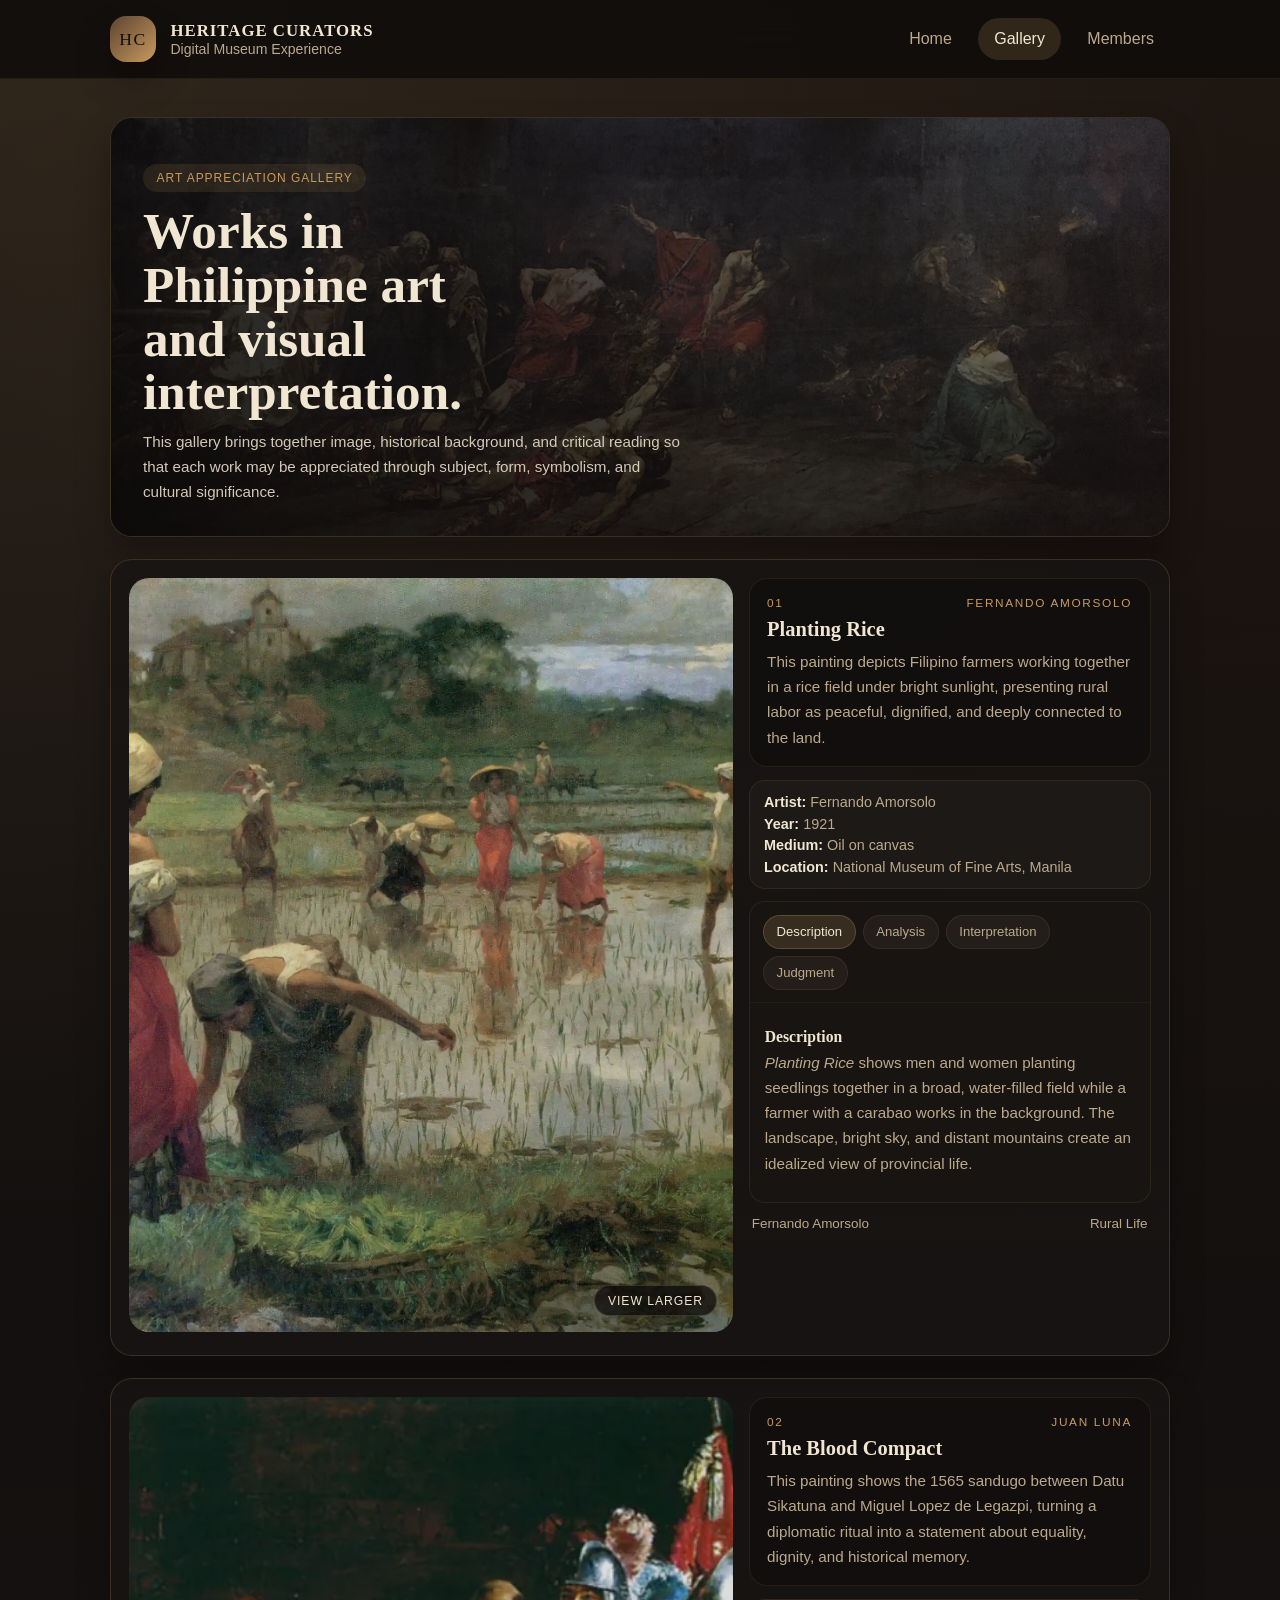
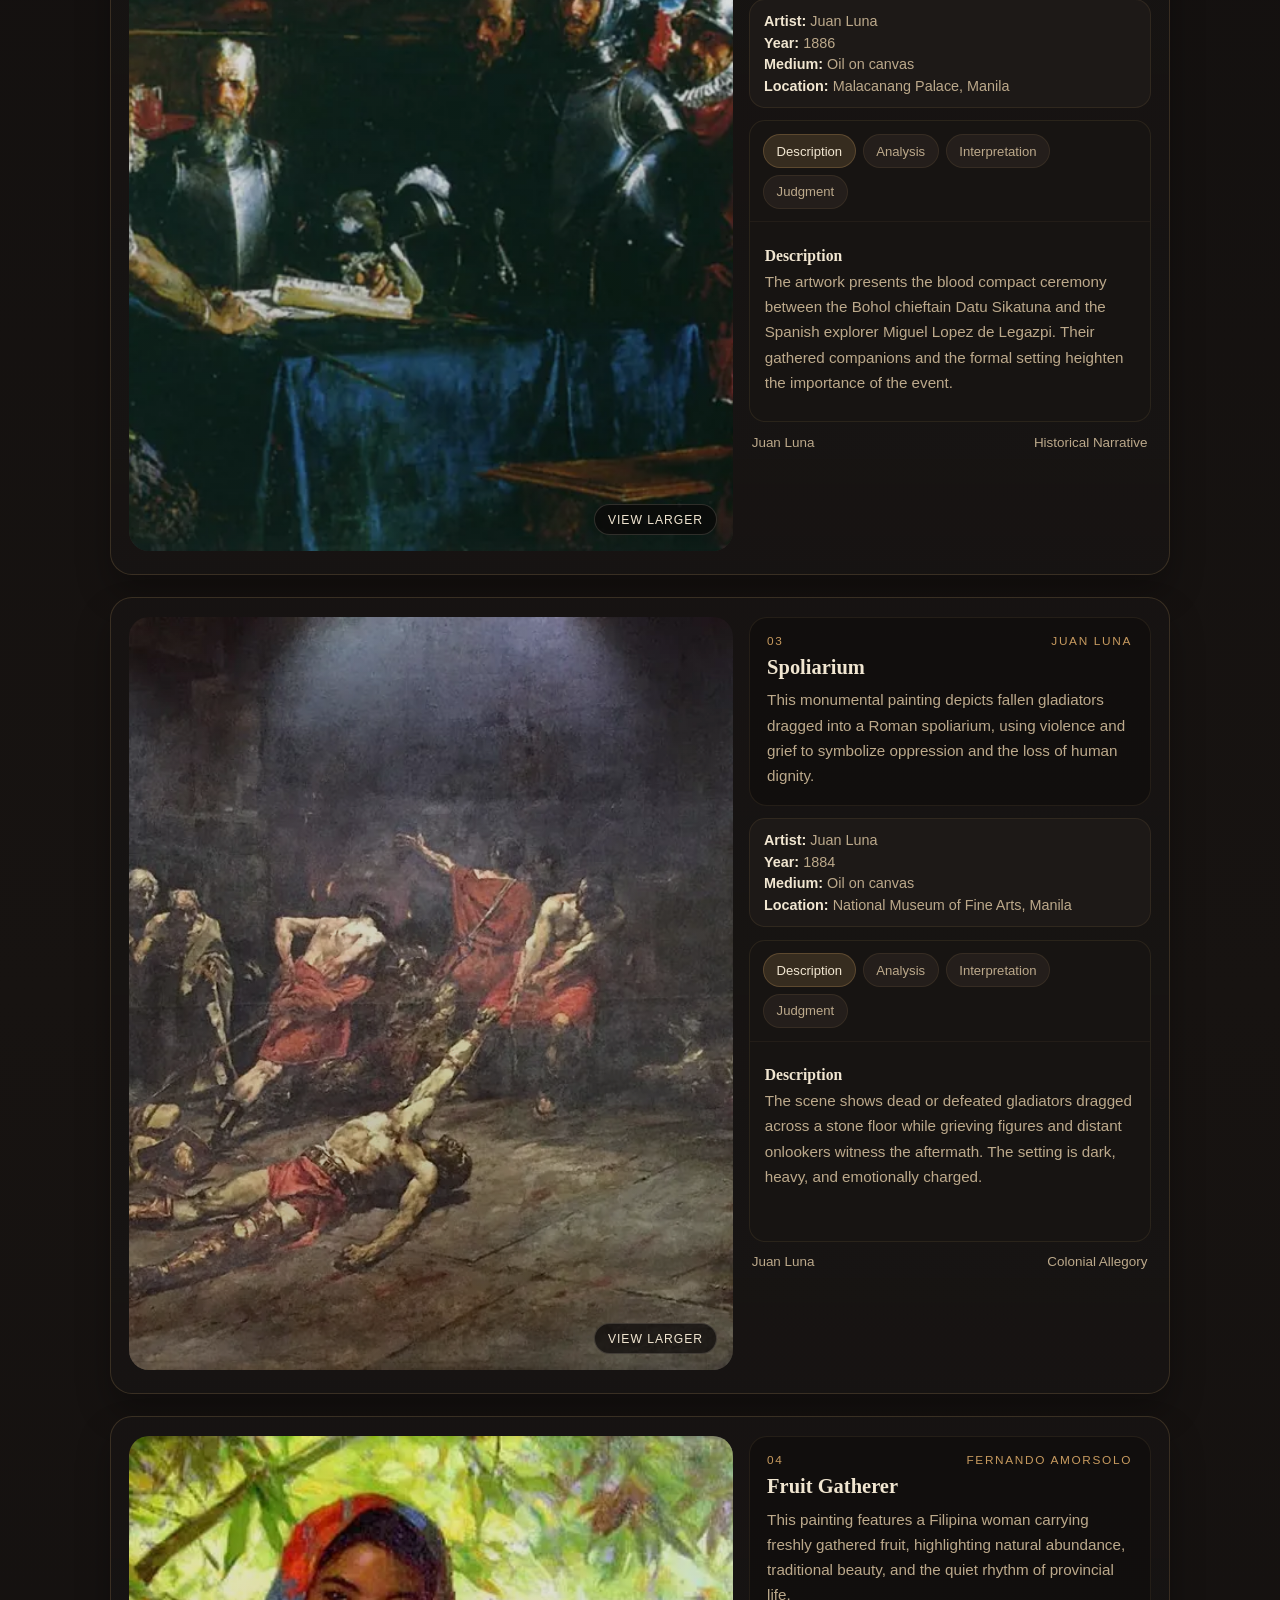
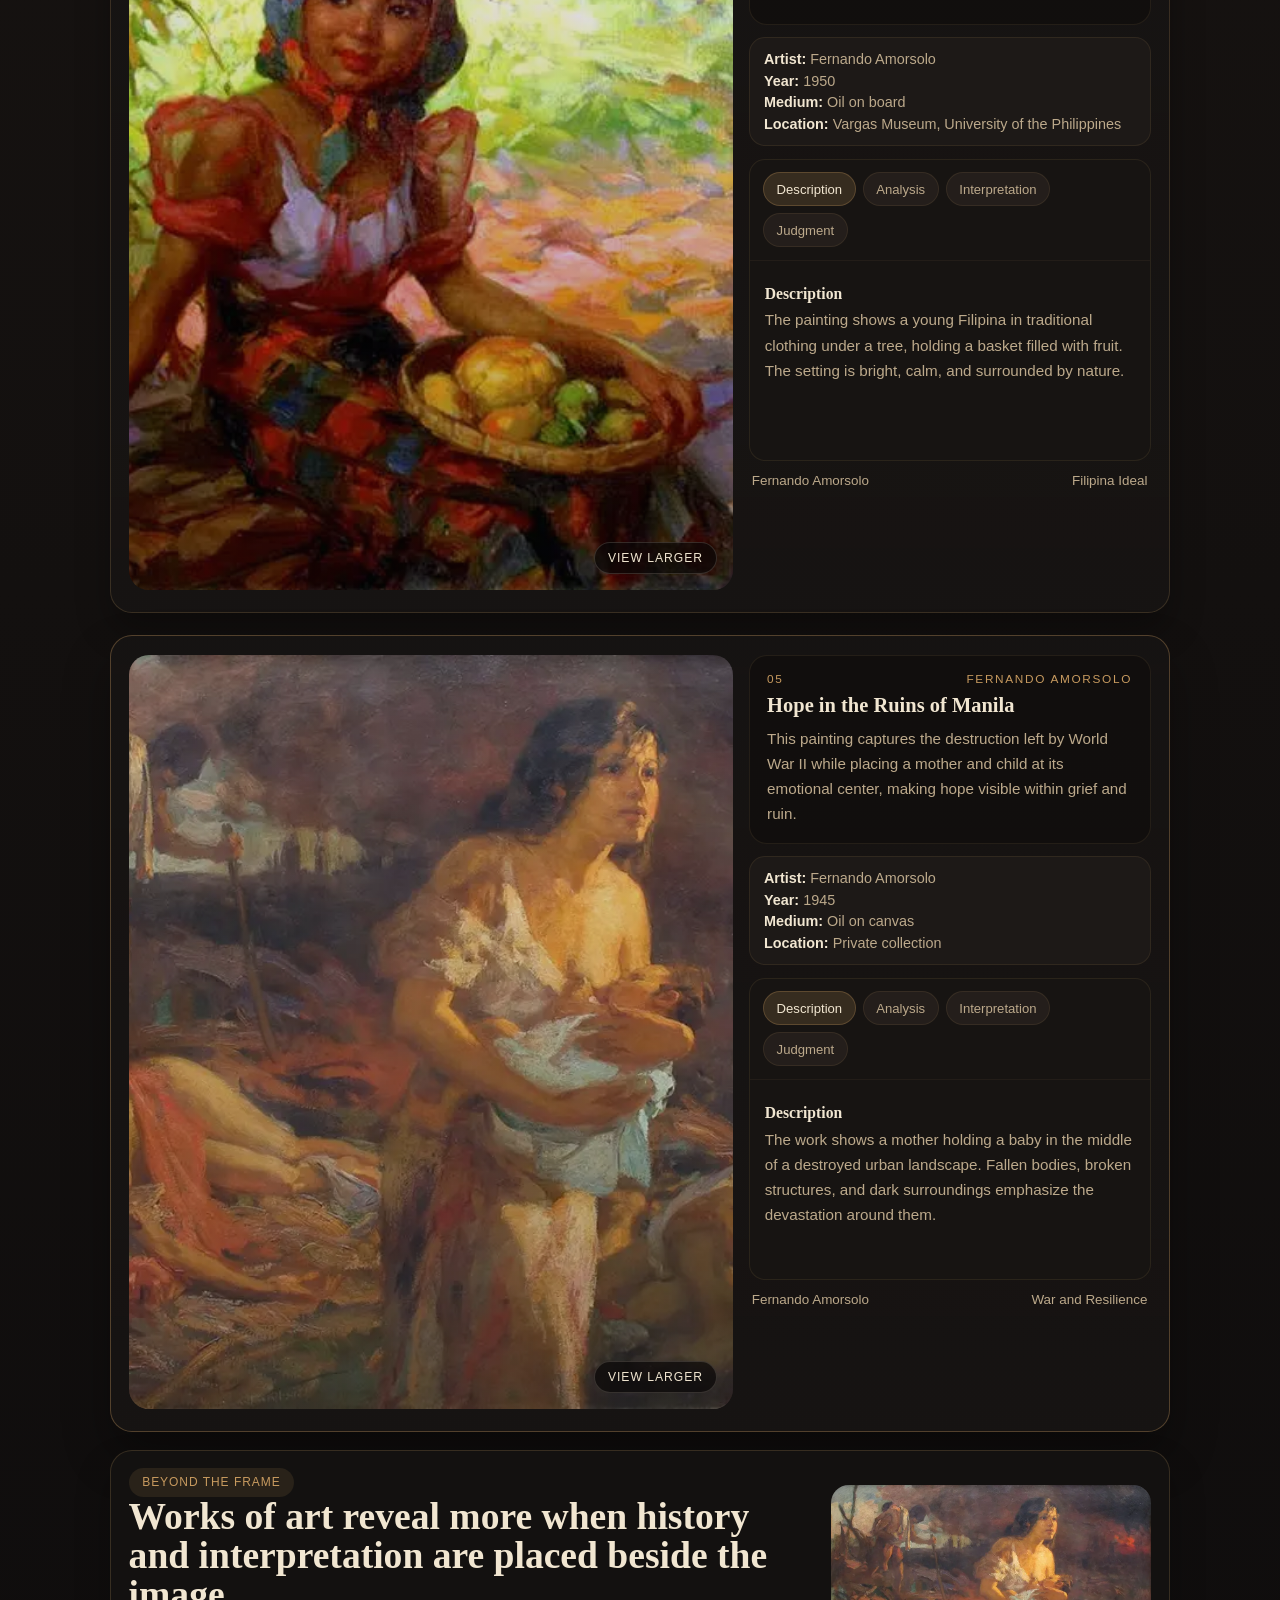
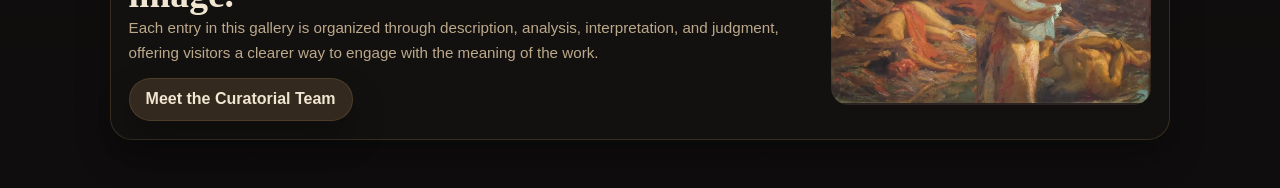
==== commit 4f6ede89: "Added: view the artwork by click-to-enlarge feature." ====
--- a/gallery.html
+++ b/gallery.html
@@ -4,7 +4,7 @@
   <meta charset="UTF-8">
   <meta name="viewport" content="width=device-width, initial-scale=1.0">
   <title>Heritage Curators | Gallery</title>
-  <link rel="stylesheet" href="styles/gallery.css">
+  <link rel="stylesheet" href="styles/gallery.css?v=20260418b">
 </head>
 <body data-page="gallery">
   <header class="site-header">
@@ -31,20 +31,12 @@
         <p style="margin-top: 10px;">This gallery brings together image, historical background, and critical reading so that each work may be appreciated through subject, form, symbolism, and cultural significance.</p>
       </div>
     </section>
-
-    <!-- <section class="section filter-panel" data-reveal>
-      <span class="filter-label">Browse by artist:</span>
-      <button class="filter-chip is-active" type="button" data-filter="all">All</button>
-      <button class="filter-chip" type="button" data-filter="amorsolo">Fernando Amorsolo</button>
-      <button class="filter-chip" type="button" data-filter="luna">Juan Luna</button>
-    </section> -->
-
     <section class="section gallery-grid" aria-label="Artwork exhibition sequence">
       <article class="gallery-card" data-reveal data-category="amorsolo">
         <div class="gallery-card__stage">
-        <div class="gallery-card__image">
+        <button class="gallery-card__image" type="button" data-artwork-trigger data-artwork-title="Planting Rice" aria-label="View Planting Rice in a larger image">
           <img src="images/artwork/planting-rice.webp" alt="Planting Rice by Fernando Amorsolo showing Filipino farmers working together in a bright rice field">
-        </div>
+        </button>
         </div>
         <div class="gallery-card__details">
         <div class="gallery-card__header">
@@ -90,9 +82,9 @@
 
       <article class="gallery-card" data-reveal data-category="luna">
         <div class="gallery-card__stage">
-        <div class="gallery-card__image">
+        <button class="gallery-card__image" type="button" data-artwork-trigger data-artwork-title="The Blood Compact" aria-label="View The Blood Compact in a larger image">
           <img src="images/artwork/the-blood-compact.webp" alt="The Blood Compact by Juan Luna showing Datu Sikatuna and Miguel Lopez de Legazpi sealing an agreement">
-        </div>
+        </button>
         </div>
         <div class="gallery-card__details">
         <div class="gallery-card__header">
@@ -138,9 +130,9 @@
 
       <article class="gallery-card" data-reveal data-category="luna">
         <div class="gallery-card__stage">
-        <div class="gallery-card__image">
+        <button class="gallery-card__image" type="button" data-artwork-trigger data-artwork-title="Spoliarium" aria-label="View Spoliarium in a larger image">
           <img src="images/artwork/spolarium.webp" alt="Spoliarium by Juan Luna showing fallen gladiators being dragged in a dark Roman interior">
-        </div>
+        </button>
         </div>
         <div class="gallery-card__details">
         <div class="gallery-card__header">
@@ -186,9 +178,9 @@
 
       <article class="gallery-card" data-reveal data-category="amorsolo">
         <div class="gallery-card__stage">
-        <div class="gallery-card__image">
+        <button class="gallery-card__image" type="button" data-artwork-trigger data-artwork-title="Fruit Gatherer" aria-label="View Fruit Gatherer in a larger image">
           <img src="images/artwork/fruit-gatherer-1950-fernando-amorsolo.webp" alt="Fruit Gatherer by Fernando Amorsolo showing a Filipina woman with a basket of fruit in a rural setting">
-        </div>
+        </button>
         </div>
         <div class="gallery-card__details">
         <div class="gallery-card__header">
@@ -234,9 +226,9 @@
 
       <article class="gallery-card" data-reveal data-category="amorsolo">
         <div class="gallery-card__stage">
-        <div class="gallery-card__image">
+        <button class="gallery-card__image" type="button" data-artwork-trigger data-artwork-title="Hope in the Ruins of Manila" aria-label="View Hope in the Ruins of Manila in a larger image">
           <img src="images/artwork/fernando-cueto-amorsolos-hope-in-the-ruins-of-manila-1.webp" alt="Hope in the Ruins of Manila by Fernando Amorsolo showing a mother and child in a devastated wartime city">
-        </div>
+        </button>
         </div>
         <div class="gallery-card__details">
         <div class="gallery-card__header">
@@ -296,7 +288,20 @@
   <button class="back-to-top" type="button" aria-label="Back to top" data-back-to-top>
     <span aria-hidden="true">&uarr;</span>
   </button>
-  <script src="scripts/site.js"></script>
-  <script src="scripts/gallery.js"></script>
+  <div class="artwork-lightbox" data-artwork-lightbox hidden>
+    <div class="artwork-lightbox__backdrop" data-artwork-close></div>
+    <div class="artwork-lightbox__dialog" role="dialog" aria-modal="true" aria-labelledby="artwork-lightbox-title">
+      <button class="artwork-lightbox__close" type="button" aria-label="Close artwork viewer" data-artwork-close>&times;</button>
+      <div class="artwork-lightbox__frame">
+        <img class="artwork-lightbox__image" src="" alt="">
+      </div>
+      <div class="artwork-lightbox__caption">
+        <h2 id="artwork-lightbox-title"></h2>
+        <p class="artwork-lightbox__description"></p>
+      </div>
+    </div>
+  </div>
+  <script src="scripts/site.js?v=20260418"></script>
+  <script src="scripts/gallery.js?v=20260418b"></script>
 </body>
 </html>
--- a/styles/gallery.css
+++ b/styles/gallery.css
@@ -30,7 +30,8 @@
   min-height: 100vh;
 }
 
-body.menu-open { overflow: hidden; }
+body.menu-open,
+body.lightbox-open { overflow: hidden; }
 
 a { color: inherit; text-decoration: none; }
 
@@ -268,6 +269,12 @@
   border-radius: 20px;
   position: relative;
   isolation: isolate;
+  width: 100%;
+  border: 0;
+  padding: 0;
+  cursor: zoom-in;
+  appearance: none;
+  text-align: inherit;
 }
 
 .gallery-card__image::after {
@@ -277,6 +284,35 @@
   background:
     linear-gradient(180deg, rgba(8, 7, 7, 0.08) 0%, rgba(8, 7, 7, 0.3) 100%);
   pointer-events: none;
+}
+
+.gallery-card__image::before {
+  content: "View larger";
+  position: absolute;
+  right: 1rem;
+  bottom: 1rem;
+  z-index: 1;
+  padding: 0.48rem 0.78rem;
+  border-radius: 999px;
+  background: rgba(10, 8, 8, 0.72);
+  border: 1px solid rgba(241, 230, 209, 0.16);
+  color: var(--text);
+  font-size: 0.76rem;
+  letter-spacing: 0.08em;
+  text-transform: uppercase;
+  transition: transform 0.25s ease, background-color 0.25s ease;
+  pointer-events: none;
+}
+
+.gallery-card__image:hover::before,
+.gallery-card__image:focus-visible::before {
+  transform: translateY(-2px);
+  background: rgba(199, 154, 95, 0.22);
+}
+
+.gallery-card__image:focus-visible {
+  outline: 2px solid rgba(199, 154, 95, 0.78);
+  outline-offset: 4px;
 }
 
 .gallery-card__details {
@@ -465,6 +501,92 @@
   opacity: 1;
   transform: translateY(0);
   pointer-events: auto;
+}
+
+.artwork-lightbox {
+  position: fixed;
+  inset: 0;
+  z-index: 60;
+  display: grid;
+  place-items: center;
+  padding: 1.25rem;
+}
+
+.artwork-lightbox[hidden] { display: none; }
+
+.artwork-lightbox__backdrop {
+  position: absolute;
+  inset: 0;
+  background: rgba(6, 5, 5, 0.82);
+  backdrop-filter: blur(12px);
+}
+
+.artwork-lightbox__dialog {
+  position: relative;
+  z-index: 1;
+  width: min(1120px, 100%);
+  max-height: calc(100vh - 2.5rem);
+  display: grid;
+  gap: 0.9rem;
+  padding: 1rem;
+  border: 1px solid rgba(182, 146, 92, 0.24);
+  border-radius: 24px;
+  background:
+    linear-gradient(180deg, rgba(22, 18, 17, 0.97) 0%, rgba(14, 12, 11, 0.98) 100%);
+  box-shadow: 0 28px 60px rgba(0, 0, 0, 0.42);
+}
+
+.artwork-lightbox__close {
+  position: absolute;
+  top: 0.85rem;
+  right: 0.85rem;
+  width: 44px;
+  height: 44px;
+  border: 1px solid rgba(182, 146, 92, 0.24);
+  border-radius: 999px;
+  background: rgba(30, 26, 24, 0.96);
+  color: var(--text);
+  font: inherit;
+  font-size: 1.5rem;
+  line-height: 1;
+  cursor: pointer;
+  transition: transform 0.2s ease, background-color 0.2s ease;
+}
+
+.artwork-lightbox__close:hover,
+.artwork-lightbox__close:focus-visible {
+  transform: translateY(-1px);
+  background: rgba(199, 154, 95, 0.18);
+  outline: none;
+}
+
+.artwork-lightbox__frame {
+  overflow: auto;
+  border-radius: 18px;
+  background: rgba(8, 7, 7, 0.82);
+  min-height: 0;
+}
+
+.artwork-lightbox__image {
+  width: 100%;
+  max-width: 100%;
+  max-height: calc(100vh - 10rem);
+  object-fit: contain;
+  margin: 0 auto;
+}
+
+.artwork-lightbox__caption {
+  display: grid;
+  gap: 0.35rem;
+  padding: 0 0.25rem 0.15rem;
+}
+
+.artwork-lightbox__caption h2 {
+  font-size: clamp(1.2rem, 2vw, 1.7rem);
+}
+
+.artwork-lightbox__description {
+  color: rgba(241, 230, 209, 0.78);
 }
 
 @media (max-width: 920px) {
@@ -512,5 +634,21 @@
     right: 1rem;
     bottom: 1rem;
   }
+  .gallery-card__image::before {
+    right: 0.75rem;
+    bottom: 0.75rem;
+    font-size: 0.7rem;
+    padding: 0.42rem 0.68rem;
+  }
+  .artwork-lightbox {
+    padding: 0.75rem;
+  }
+  .artwork-lightbox__dialog {
+    max-height: calc(100vh - 1.5rem);
+    padding: 0.85rem;
+  }
+  .artwork-lightbox__image {
+    max-height: calc(100vh - 12rem);
+  }
   h1 { font-size: clamp(1.9rem, 10vw, 2.7rem); }
 }
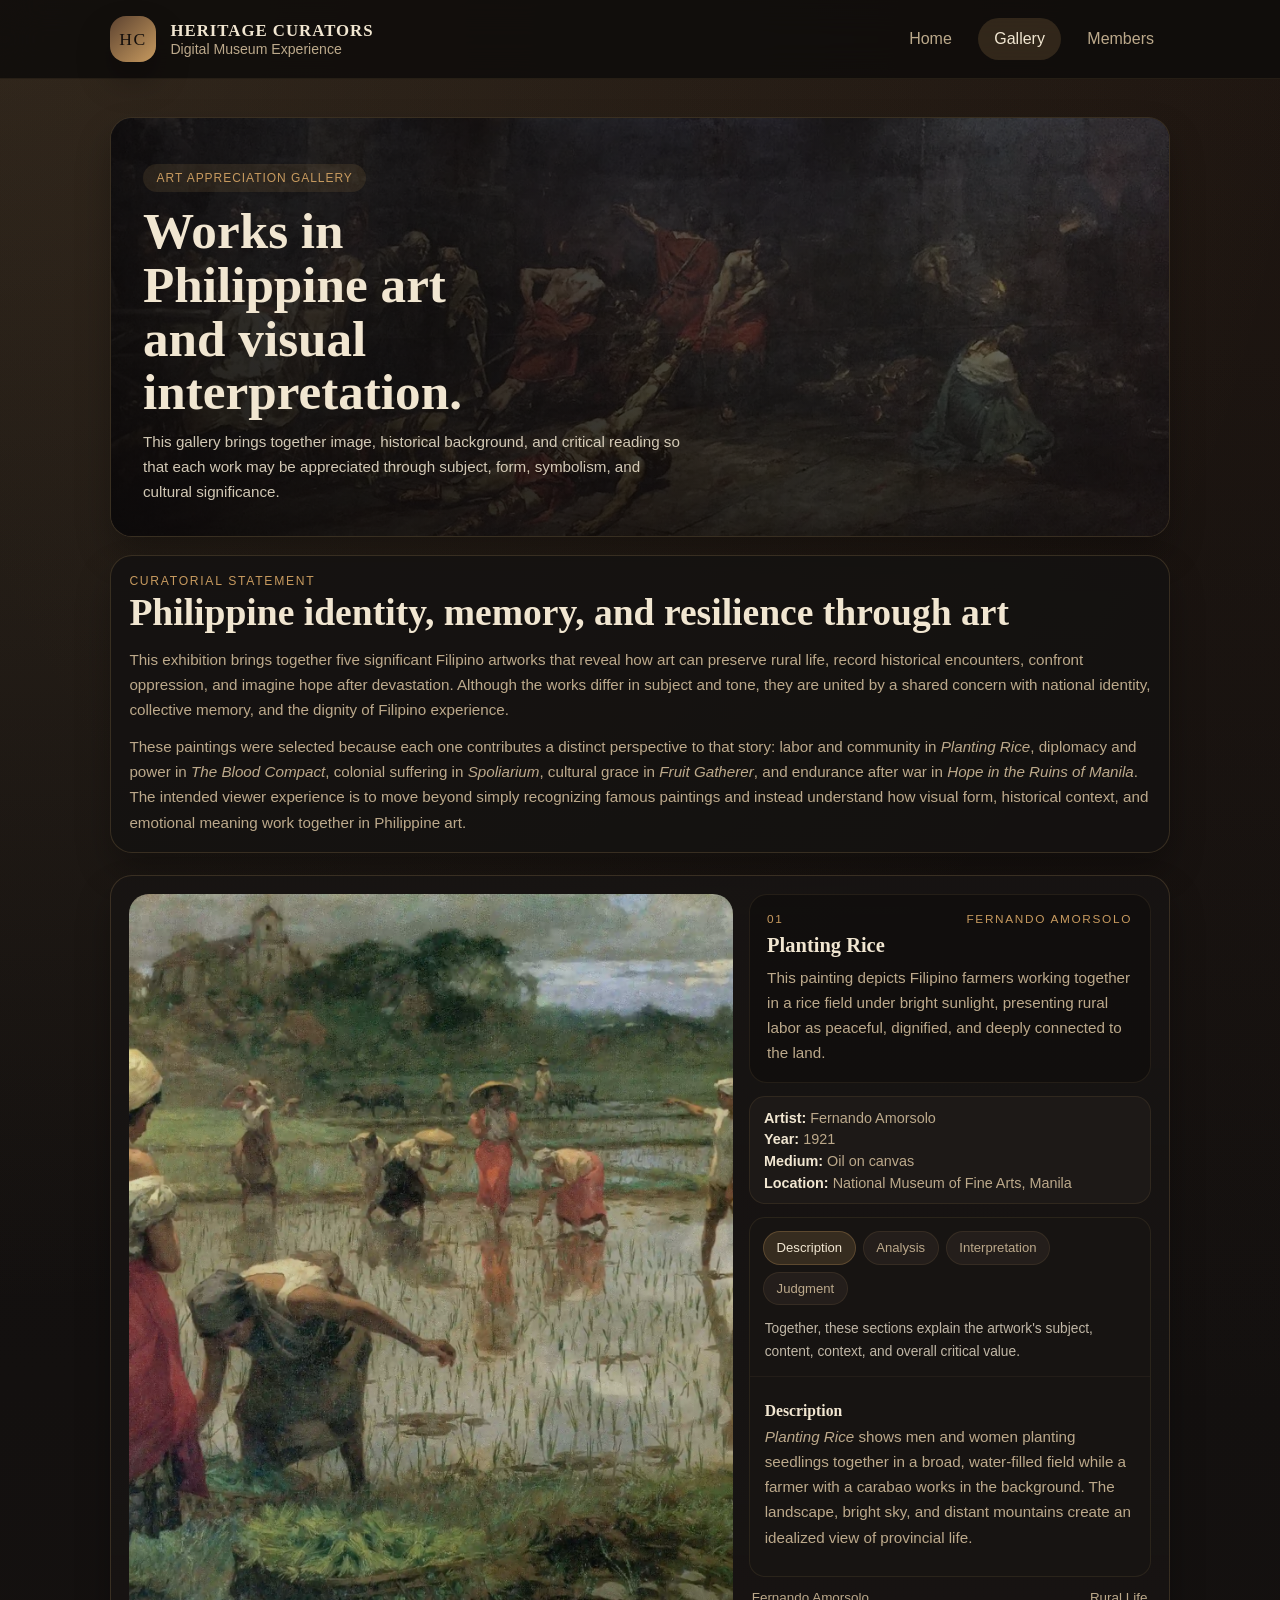
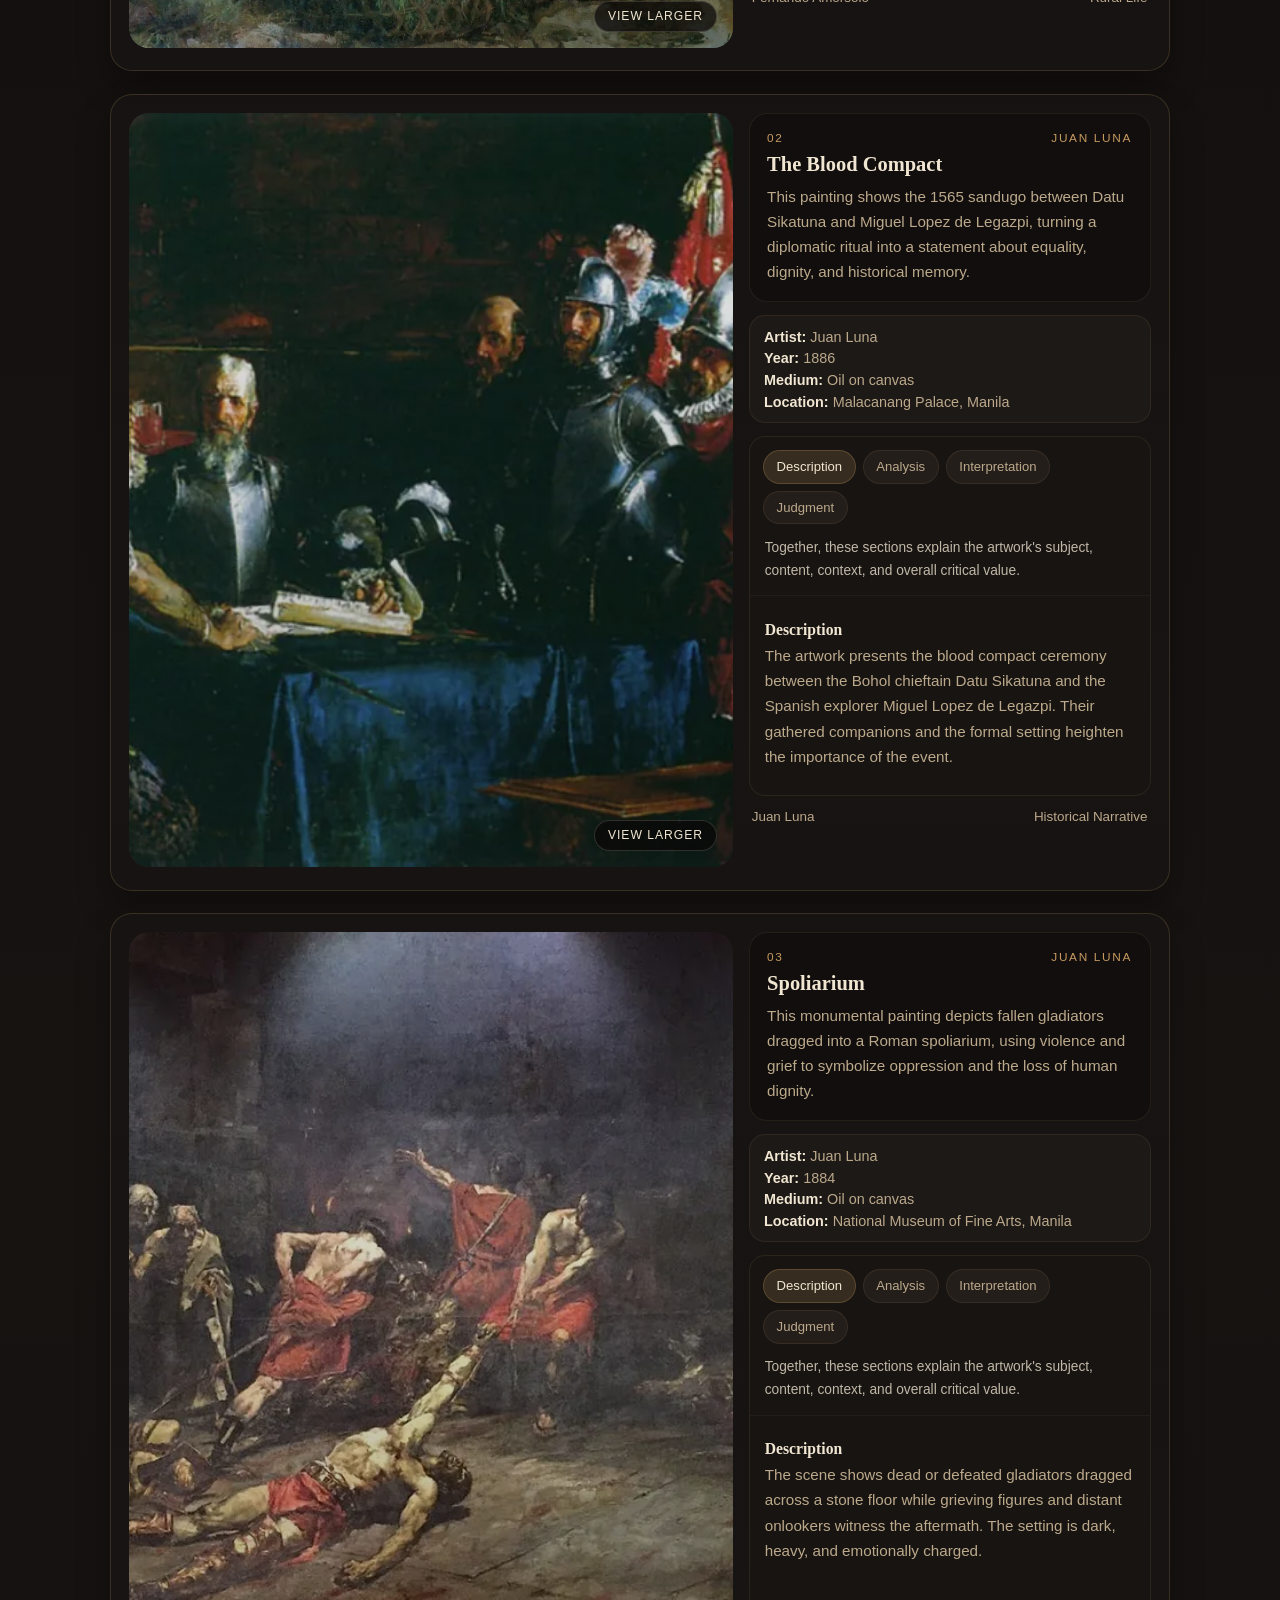
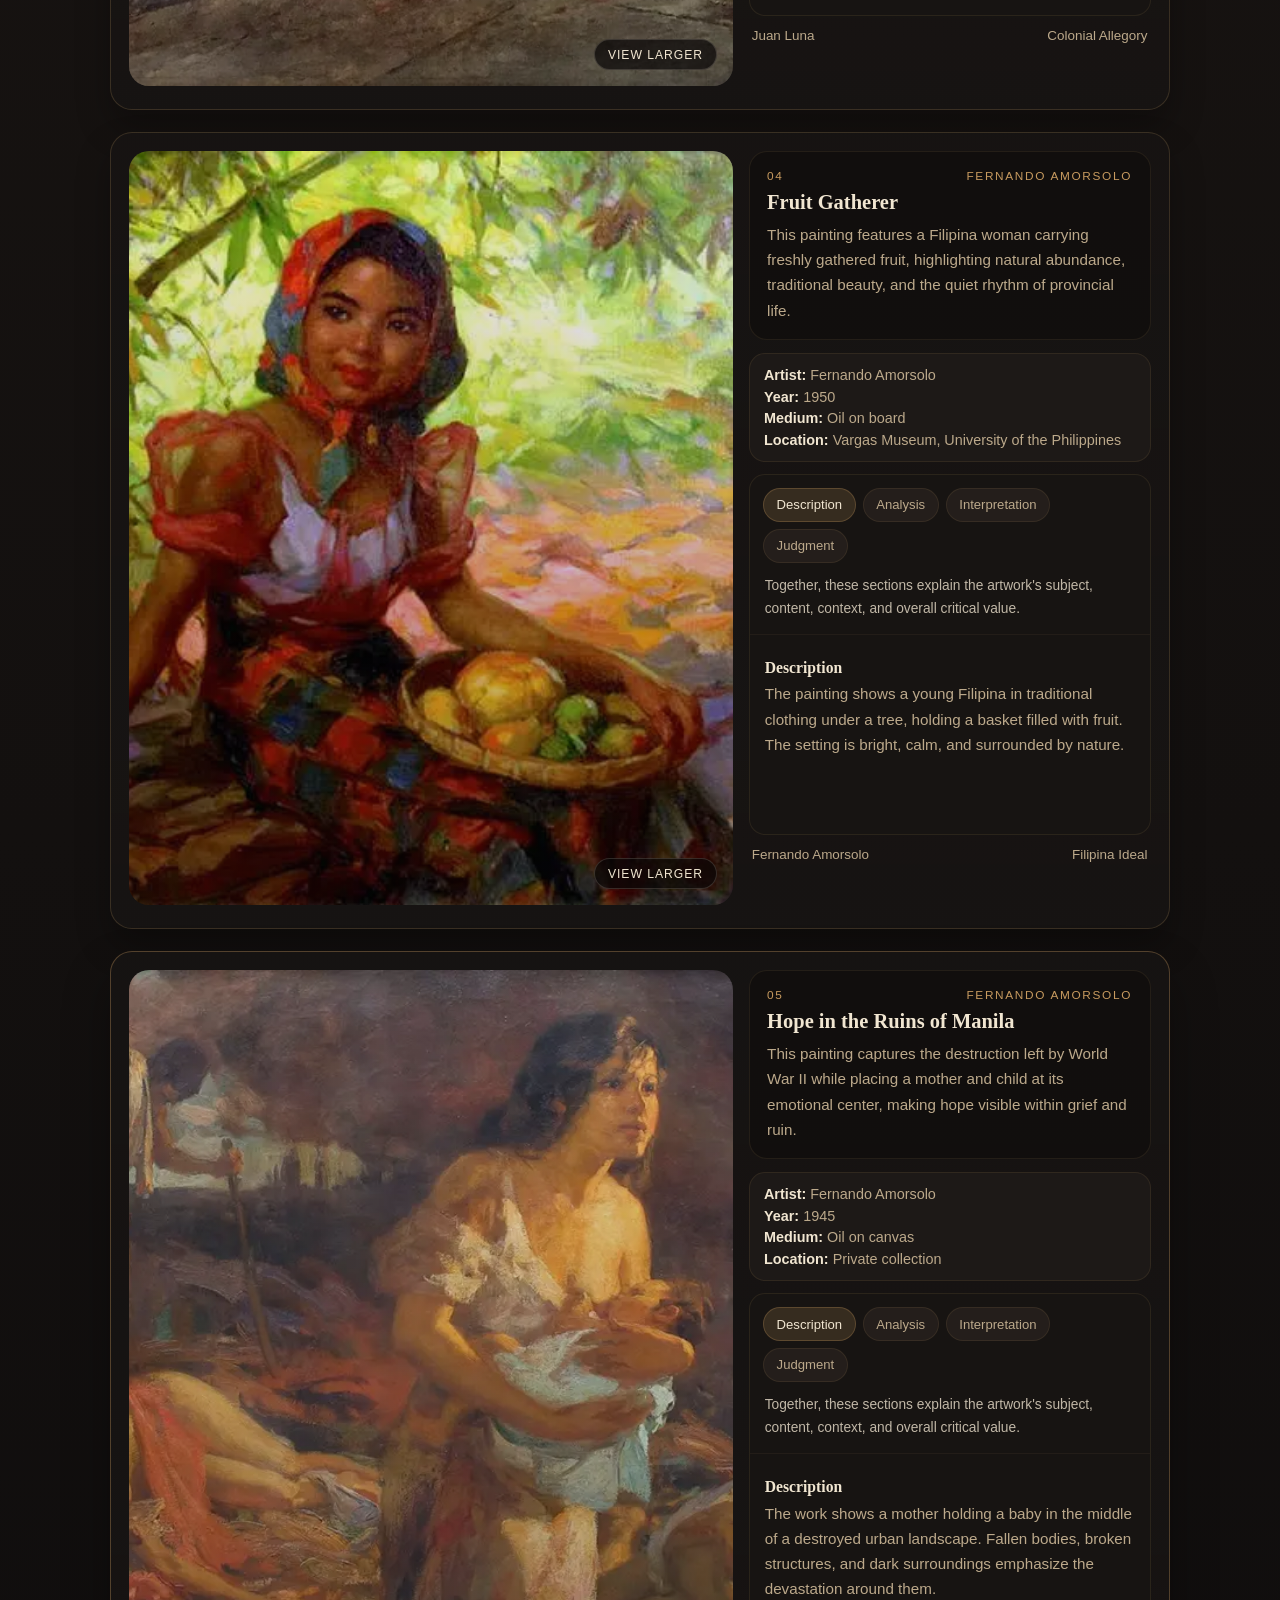
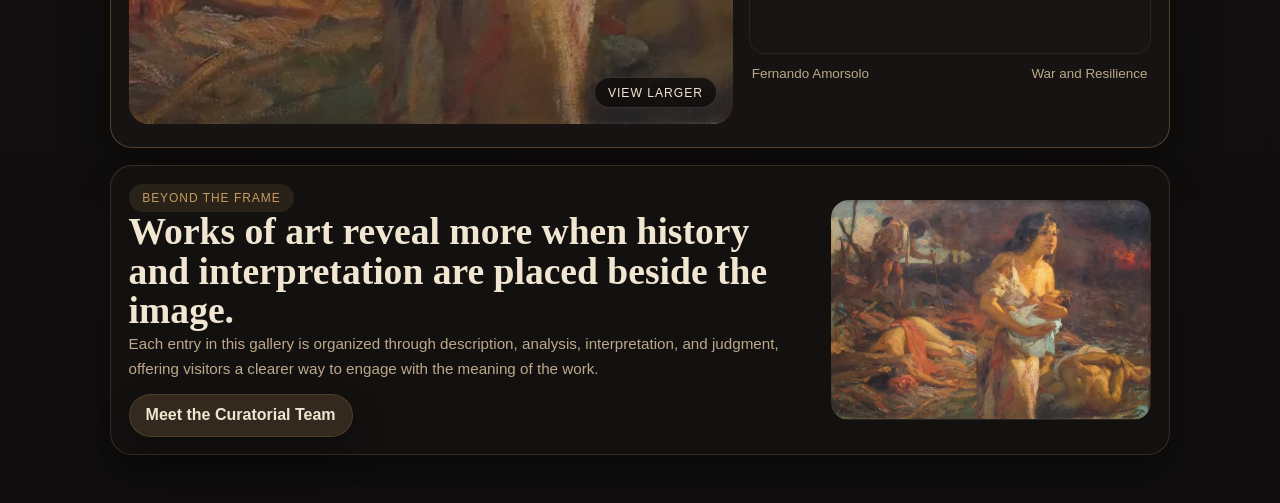
==== commit d7b80dd4: "Final revision. 1.0" ====
--- a/gallery.html
+++ b/gallery.html
@@ -31,6 +31,16 @@
         <p style="margin-top: 10px;">This gallery brings together image, historical background, and critical reading so that each work may be appreciated through subject, form, symbolism, and cultural significance.</p>
       </div>
     </section>
+    <section class="section curatorial-statement" data-reveal aria-label="Curatorial statement">
+      <div class="curatorial-statement__header">
+        <span class="section-label">Curatorial Statement</span>
+        <h2>Philippine identity, memory, and resilience through art</h2>
+      </div>
+      <div class="curatorial-statement__content">
+        <p>This exhibition brings together five significant Filipino artworks that reveal how art can preserve rural life, record historical encounters, confront oppression, and imagine hope after devastation. Although the works differ in subject and tone, they are united by a shared concern with national identity, collective memory, and the dignity of Filipino experience.</p>
+        <p>These paintings were selected because each one contributes a distinct perspective to that story: labor and community in <em>Planting Rice</em>, diplomacy and power in <em>The Blood Compact</em>, colonial suffering in <em>Spoliarium</em>, cultural grace in <em>Fruit Gatherer</em>, and endurance after war in <em>Hope in the Ruins of Manila</em>. The intended viewer experience is to move beyond simply recognizing famous paintings and instead understand how visual form, historical context, and emotional meaning work together in Philippine art.</p>
+      </div>
+    </section>
     <section class="section gallery-grid" aria-label="Artwork exhibition sequence">
       <article class="gallery-card" data-reveal data-category="amorsolo">
         <div class="gallery-card__stage">
@@ -57,6 +67,7 @@
             <button class="analysis-tab" type="button" role="tab" aria-selected="false" aria-controls="planting-rice-interpretation" id="planting-rice-tab-interpretation" data-tab-target="planting-rice-interpretation">Interpretation</button>
             <button class="analysis-tab" type="button" role="tab" aria-selected="false" aria-controls="planting-rice-judgment" id="planting-rice-tab-judgment" data-tab-target="planting-rice-judgment">Judgment</button>
           </div>
+          <p class="analysis-panel__guide">Together, these sections explain the artwork's subject, content, context, and overall critical value.</p>
           <div class="analysis-panel__content">
             <div class="analysis-panel__block is-active" id="planting-rice-description" role="tabpanel" aria-labelledby="planting-rice-tab-description">
               <h4>Description</h4>
@@ -105,6 +116,7 @@
             <button class="analysis-tab" type="button" role="tab" aria-selected="false" aria-controls="blood-compact-interpretation" id="blood-compact-tab-interpretation" data-tab-target="blood-compact-interpretation">Interpretation</button>
             <button class="analysis-tab" type="button" role="tab" aria-selected="false" aria-controls="blood-compact-judgment" id="blood-compact-tab-judgment" data-tab-target="blood-compact-judgment">Judgment</button>
           </div>
+          <p class="analysis-panel__guide">Together, these sections explain the artwork's subject, content, context, and overall critical value.</p>
           <div class="analysis-panel__content">
             <div class="analysis-panel__block is-active" id="blood-compact-description" role="tabpanel" aria-labelledby="blood-compact-tab-description">
               <h4>Description</h4>
@@ -153,6 +165,7 @@
             <button class="analysis-tab" type="button" role="tab" aria-selected="false" aria-controls="spoliarium-interpretation" id="spoliarium-tab-interpretation" data-tab-target="spoliarium-interpretation">Interpretation</button>
             <button class="analysis-tab" type="button" role="tab" aria-selected="false" aria-controls="spoliarium-judgment" id="spoliarium-tab-judgment" data-tab-target="spoliarium-judgment">Judgment</button>
           </div>
+          <p class="analysis-panel__guide">Together, these sections explain the artwork's subject, content, context, and overall critical value.</p>
           <div class="analysis-panel__content">
             <div class="analysis-panel__block is-active" id="spoliarium-description" role="tabpanel" aria-labelledby="spoliarium-tab-description">
               <h4>Description</h4>
@@ -201,6 +214,7 @@
             <button class="analysis-tab" type="button" role="tab" aria-selected="false" aria-controls="fruit-gatherer-interpretation" id="fruit-gatherer-tab-interpretation" data-tab-target="fruit-gatherer-interpretation">Interpretation</button>
             <button class="analysis-tab" type="button" role="tab" aria-selected="false" aria-controls="fruit-gatherer-judgment" id="fruit-gatherer-tab-judgment" data-tab-target="fruit-gatherer-judgment">Judgment</button>
           </div>
+          <p class="analysis-panel__guide">Together, these sections explain the artwork's subject, content, context, and overall critical value.</p>
           <div class="analysis-panel__content">
             <div class="analysis-panel__block is-active" id="fruit-gatherer-description" role="tabpanel" aria-labelledby="fruit-gatherer-tab-description">
               <h4>Description</h4>
@@ -249,6 +263,7 @@
             <button class="analysis-tab" type="button" role="tab" aria-selected="false" aria-controls="hope-interpretation" id="hope-tab-interpretation" data-tab-target="hope-interpretation">Interpretation</button>
             <button class="analysis-tab" type="button" role="tab" aria-selected="false" aria-controls="hope-judgment" id="hope-tab-judgment" data-tab-target="hope-judgment">Judgment</button>
           </div>
+          <p class="analysis-panel__guide">Together, these sections explain the artwork's subject, content, context, and overall critical value.</p>
           <div class="analysis-panel__content">
             <div class="analysis-panel__block is-active" id="hope-description" role="tabpanel" aria-labelledby="hope-tab-description">
               <h4>Description</h4>
--- a/styles/gallery.css
+++ b/styles/gallery.css
@@ -117,7 +117,7 @@
 
 main { padding: 1.5rem 0 3rem; }
 
-.page-intro, .filter-panel, .gallery-card, .spotlight {
+.page-intro, .filter-panel, .gallery-card, .spotlight, .curatorial-statement {
   background: var(--surface);
   border: 1px solid var(--line);
   border-radius: var(--radius-lg);
@@ -195,6 +195,23 @@
 }
 
 .section { margin-top: 1.1rem; }
+
+.curatorial-statement {
+  margin-top: 1.1rem;
+  padding: 1.1rem 1.15rem;
+  display: grid;
+  gap: 0.9rem;
+}
+
+.curatorial-statement__header {
+  display: grid;
+  gap: 0.35rem;
+}
+
+.curatorial-statement__content {
+  display: grid;
+  gap: 0.75rem;
+}
 
 .section-label {
   color: var(--accent);
@@ -409,6 +426,12 @@
   border-top: 1px solid rgba(182, 146, 92, 0.08);
   margin-top: 0.8rem;
   min-height: 12.5rem;
+}
+
+.analysis-panel__guide {
+  padding: 0.8rem 0.95rem 0;
+  color: rgba(241, 230, 209, 0.78);
+  font-size: 0.86rem;
 }
 
 .analysis-panel__block {
@@ -624,7 +647,7 @@
 @media (max-width: 640px) {
   .page-shell, .site-header__inner { width: min(var(--max-width), calc(100% - 1rem)); }
   main { padding-top: 1rem; }
-  .page-intro, .filter-panel, .gallery-card, .spotlight { padding: 1rem; }
+  .page-intro, .filter-panel, .gallery-card, .spotlight, .curatorial-statement { padding: 1rem; }
   .page-intro {
     min-height: 340px;
     align-items: end;
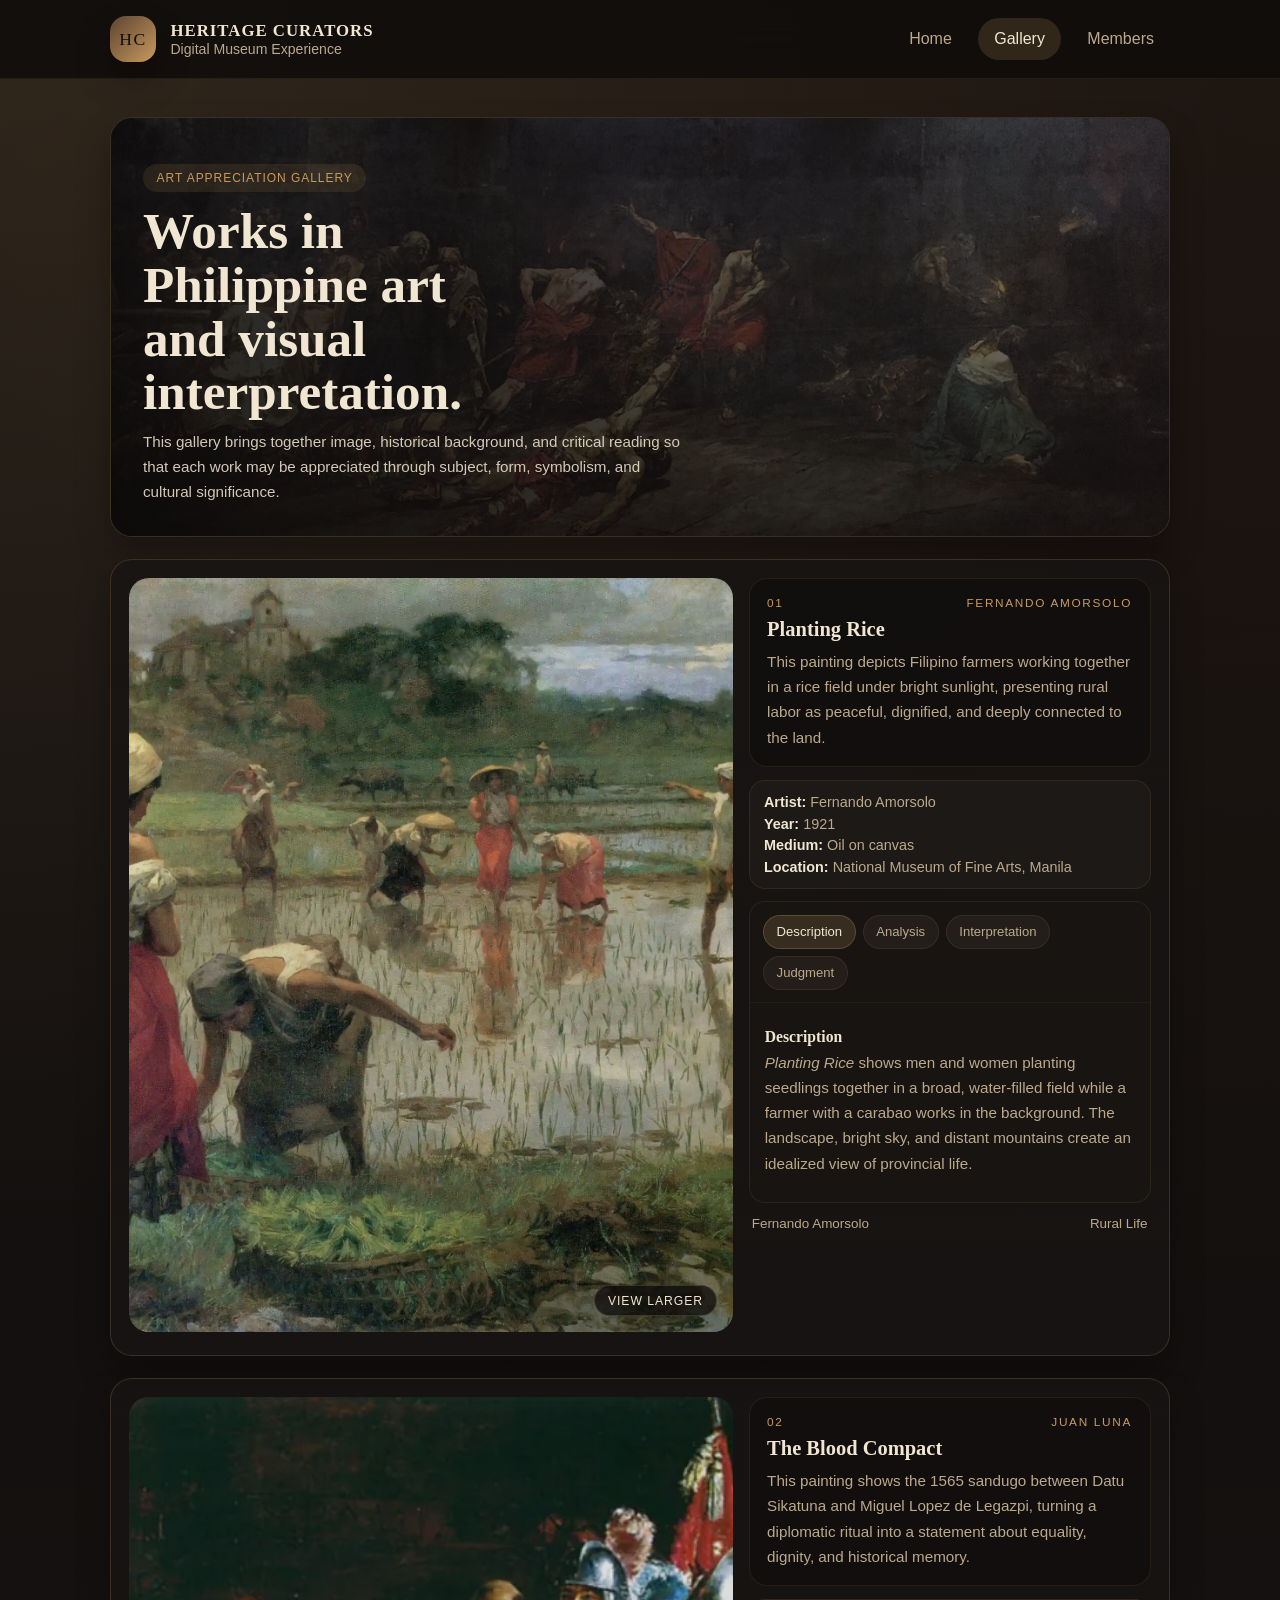
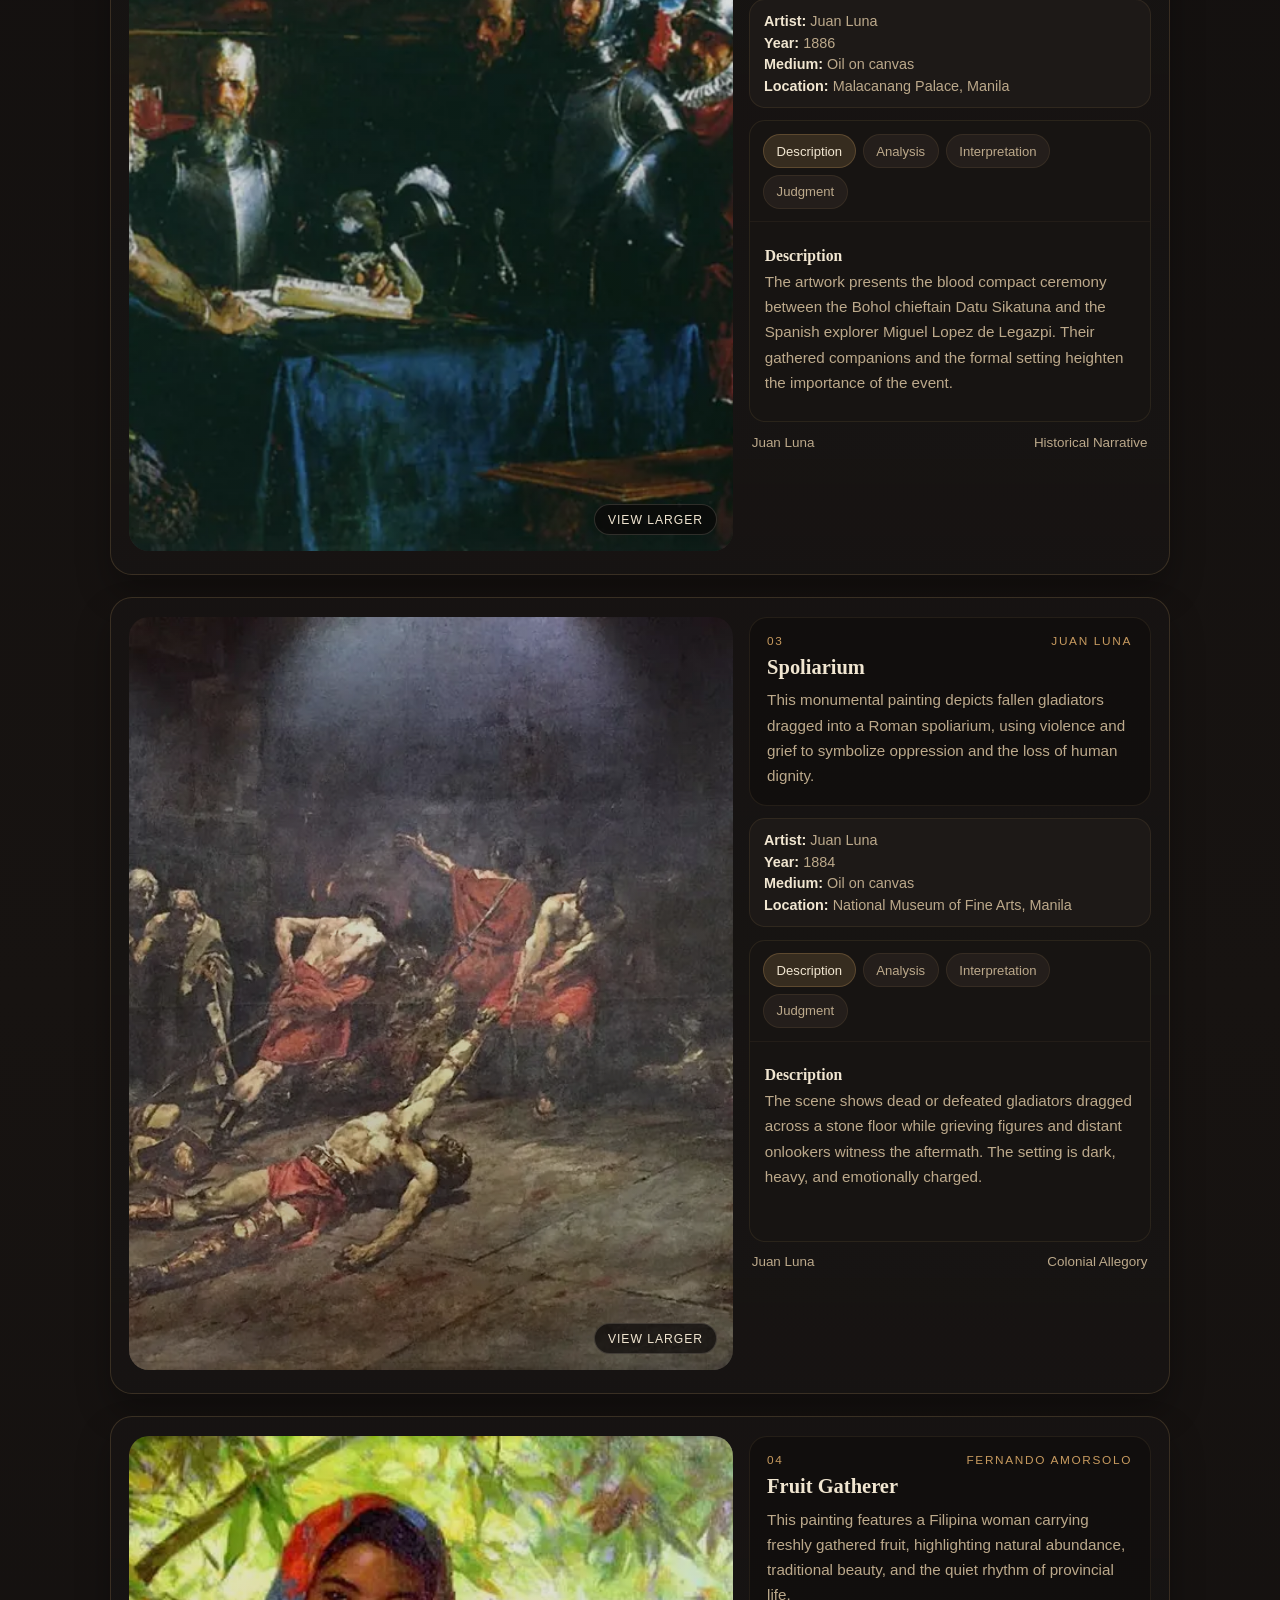
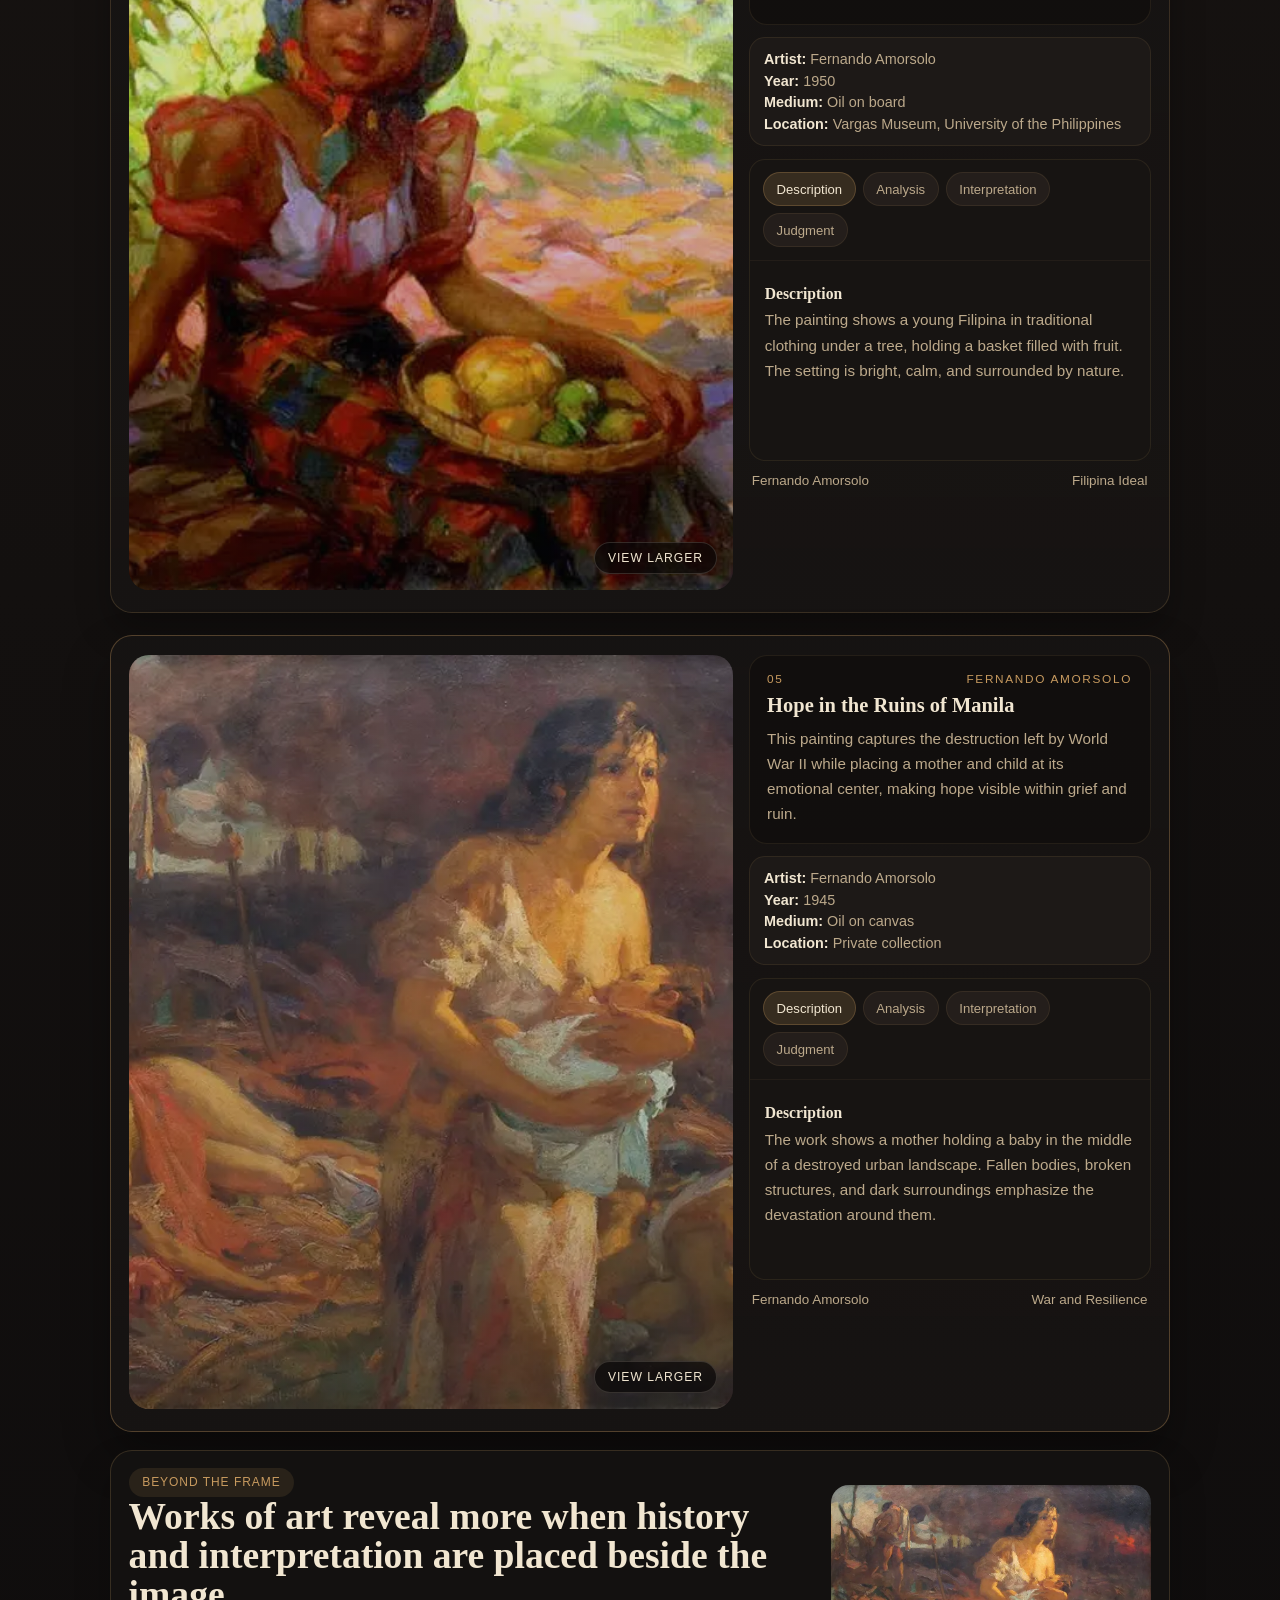
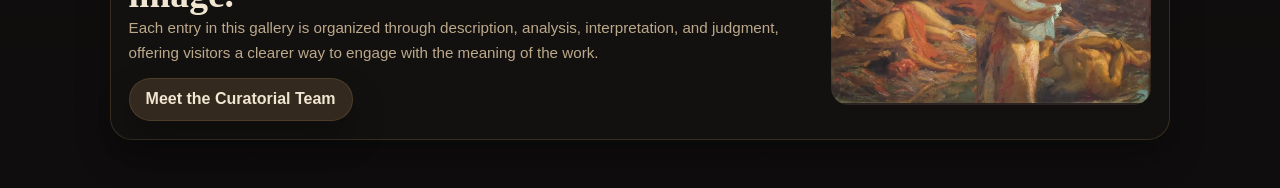
==== commit 8d6d4844: "Final revision. 3.0" ====
--- a/gallery.html
+++ b/gallery.html
@@ -31,16 +31,6 @@
         <p style="margin-top: 10px;">This gallery brings together image, historical background, and critical reading so that each work may be appreciated through subject, form, symbolism, and cultural significance.</p>
       </div>
     </section>
-    <section class="section curatorial-statement" data-reveal aria-label="Curatorial statement">
-      <div class="curatorial-statement__header">
-        <span class="section-label">Curatorial Statement</span>
-        <h2>Philippine identity, memory, and resilience through art</h2>
-      </div>
-      <div class="curatorial-statement__content">
-        <p>This exhibition brings together five significant Filipino artworks that reveal how art can preserve rural life, record historical encounters, confront oppression, and imagine hope after devastation. Although the works differ in subject and tone, they are united by a shared concern with national identity, collective memory, and the dignity of Filipino experience.</p>
-        <p>These paintings were selected because each one contributes a distinct perspective to that story: labor and community in <em>Planting Rice</em>, diplomacy and power in <em>The Blood Compact</em>, colonial suffering in <em>Spoliarium</em>, cultural grace in <em>Fruit Gatherer</em>, and endurance after war in <em>Hope in the Ruins of Manila</em>. The intended viewer experience is to move beyond simply recognizing famous paintings and instead understand how visual form, historical context, and emotional meaning work together in Philippine art.</p>
-      </div>
-    </section>
     <section class="section gallery-grid" aria-label="Artwork exhibition sequence">
       <article class="gallery-card" data-reveal data-category="amorsolo">
         <div class="gallery-card__stage">
@@ -67,7 +57,6 @@
             <button class="analysis-tab" type="button" role="tab" aria-selected="false" aria-controls="planting-rice-interpretation" id="planting-rice-tab-interpretation" data-tab-target="planting-rice-interpretation">Interpretation</button>
             <button class="analysis-tab" type="button" role="tab" aria-selected="false" aria-controls="planting-rice-judgment" id="planting-rice-tab-judgment" data-tab-target="planting-rice-judgment">Judgment</button>
           </div>
-          <p class="analysis-panel__guide">Together, these sections explain the artwork's subject, content, context, and overall critical value.</p>
           <div class="analysis-panel__content">
             <div class="analysis-panel__block is-active" id="planting-rice-description" role="tabpanel" aria-labelledby="planting-rice-tab-description">
               <h4>Description</h4>
@@ -116,7 +105,6 @@
             <button class="analysis-tab" type="button" role="tab" aria-selected="false" aria-controls="blood-compact-interpretation" id="blood-compact-tab-interpretation" data-tab-target="blood-compact-interpretation">Interpretation</button>
             <button class="analysis-tab" type="button" role="tab" aria-selected="false" aria-controls="blood-compact-judgment" id="blood-compact-tab-judgment" data-tab-target="blood-compact-judgment">Judgment</button>
           </div>
-          <p class="analysis-panel__guide">Together, these sections explain the artwork's subject, content, context, and overall critical value.</p>
           <div class="analysis-panel__content">
             <div class="analysis-panel__block is-active" id="blood-compact-description" role="tabpanel" aria-labelledby="blood-compact-tab-description">
               <h4>Description</h4>
@@ -165,7 +153,6 @@
             <button class="analysis-tab" type="button" role="tab" aria-selected="false" aria-controls="spoliarium-interpretation" id="spoliarium-tab-interpretation" data-tab-target="spoliarium-interpretation">Interpretation</button>
             <button class="analysis-tab" type="button" role="tab" aria-selected="false" aria-controls="spoliarium-judgment" id="spoliarium-tab-judgment" data-tab-target="spoliarium-judgment">Judgment</button>
           </div>
-          <p class="analysis-panel__guide">Together, these sections explain the artwork's subject, content, context, and overall critical value.</p>
           <div class="analysis-panel__content">
             <div class="analysis-panel__block is-active" id="spoliarium-description" role="tabpanel" aria-labelledby="spoliarium-tab-description">
               <h4>Description</h4>
@@ -214,7 +201,6 @@
             <button class="analysis-tab" type="button" role="tab" aria-selected="false" aria-controls="fruit-gatherer-interpretation" id="fruit-gatherer-tab-interpretation" data-tab-target="fruit-gatherer-interpretation">Interpretation</button>
             <button class="analysis-tab" type="button" role="tab" aria-selected="false" aria-controls="fruit-gatherer-judgment" id="fruit-gatherer-tab-judgment" data-tab-target="fruit-gatherer-judgment">Judgment</button>
           </div>
-          <p class="analysis-panel__guide">Together, these sections explain the artwork's subject, content, context, and overall critical value.</p>
           <div class="analysis-panel__content">
             <div class="analysis-panel__block is-active" id="fruit-gatherer-description" role="tabpanel" aria-labelledby="fruit-gatherer-tab-description">
               <h4>Description</h4>
@@ -263,7 +249,6 @@
             <button class="analysis-tab" type="button" role="tab" aria-selected="false" aria-controls="hope-interpretation" id="hope-tab-interpretation" data-tab-target="hope-interpretation">Interpretation</button>
             <button class="analysis-tab" type="button" role="tab" aria-selected="false" aria-controls="hope-judgment" id="hope-tab-judgment" data-tab-target="hope-judgment">Judgment</button>
           </div>
-          <p class="analysis-panel__guide">Together, these sections explain the artwork's subject, content, context, and overall critical value.</p>
           <div class="analysis-panel__content">
             <div class="analysis-panel__block is-active" id="hope-description" role="tabpanel" aria-labelledby="hope-tab-description">
               <h4>Description</h4>
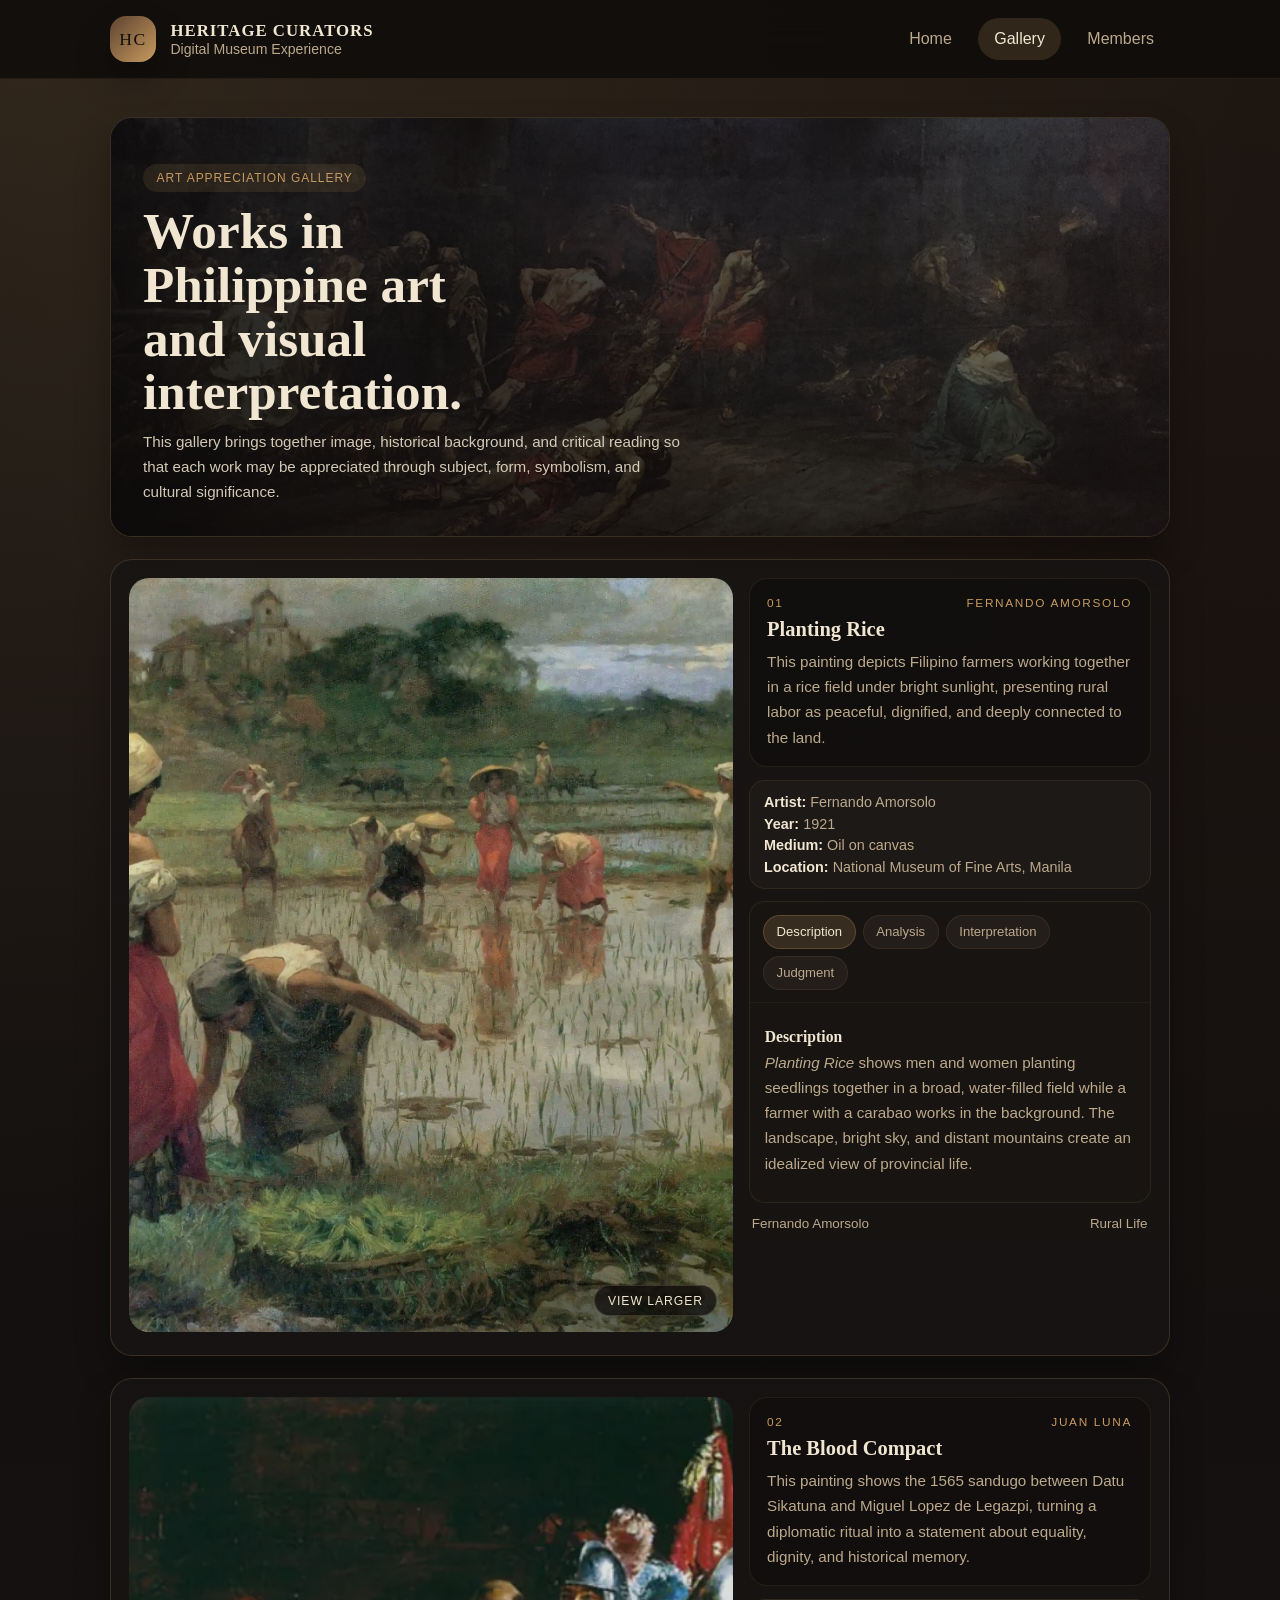
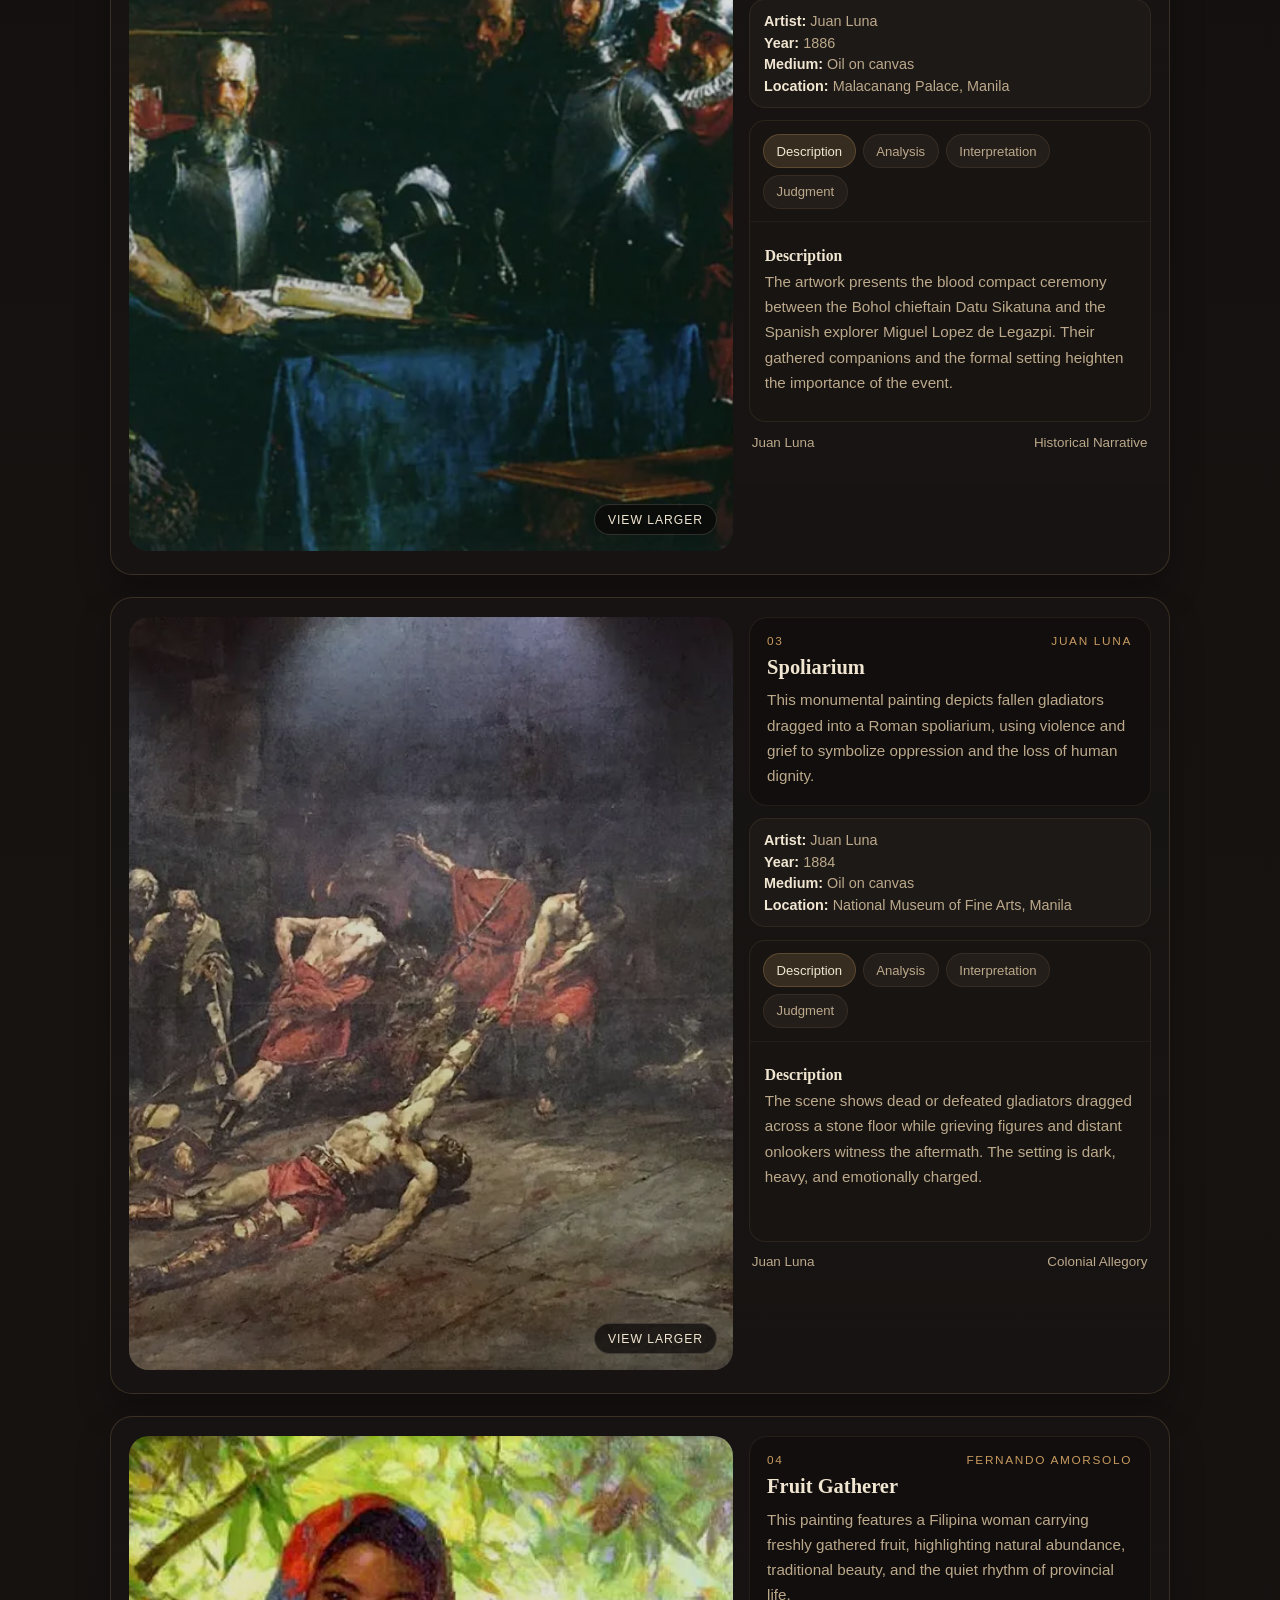
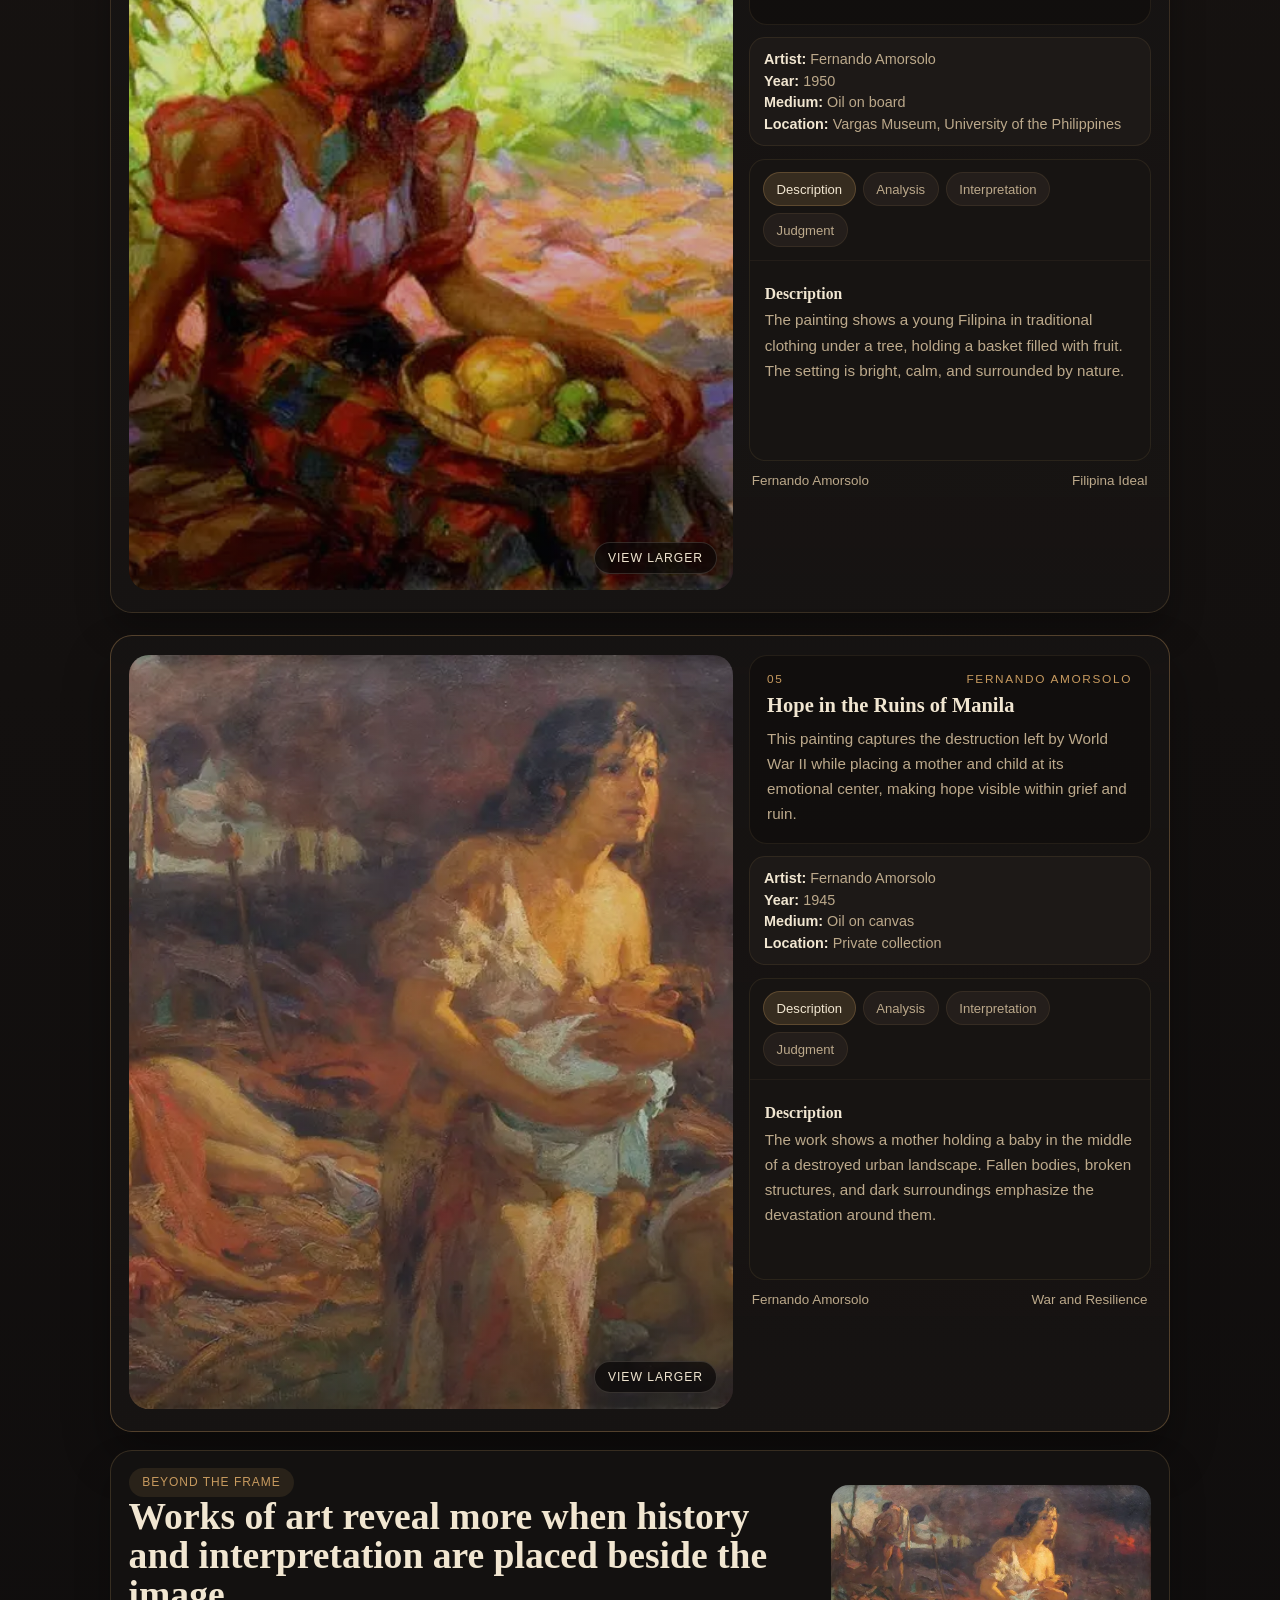
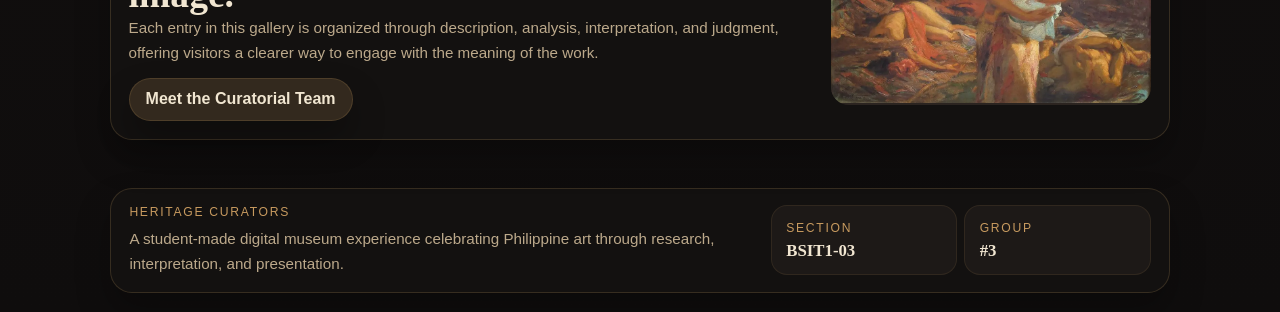
==== commit 177329d9: "Added footer." ====
--- a/gallery.html
+++ b/gallery.html
@@ -285,6 +285,24 @@
       </div>
     </section>
   </main>
+  <footer class="site-footer">
+    <div class="site-footer__inner">
+      <div class="site-footer__brand">
+        <span class="site-footer__eyebrow">Heritage Curators</span>
+        <p>A student-made digital museum experience celebrating Philippine art through research, interpretation, and presentation.</p>
+      </div>
+      <div class="site-footer__meta">
+        <div>
+          <span class="site-footer__label">Section</span>
+          <strong>BSIT1-03</strong>
+        </div>
+        <div>
+          <span class="site-footer__label">Group</span>
+          <strong>#3</strong>
+        </div>
+      </div>
+    </div>
+  </footer>
   <button class="back-to-top" type="button" aria-label="Back to top" data-back-to-top>
     <span aria-hidden="true">&uarr;</span>
   </button>
--- a/styles/gallery.css
+++ b/styles/gallery.css
@@ -28,6 +28,8 @@
     radial-gradient(circle at top right, rgba(123, 75, 39, 0.15), transparent 26%),
     linear-gradient(180deg, #0f0d0d 0%, #171311 52%, #0f0d0d 100%);
   min-height: 100vh;
+  display: flex;
+  flex-direction: column;
 }
 
 body.menu-open,
@@ -37,7 +39,11 @@
 
 img { max-width: 100%; display: block; }
 
-.page-shell { width: min(var(--max-width), calc(100% - 2rem)); margin: 0 auto; }
+.page-shell {
+  width: min(var(--max-width), calc(100% - 2rem));
+  margin: 0 auto;
+  flex: 1;
+}
 
 .site-header {
   position: sticky;
@@ -483,6 +489,58 @@
 
 .button:hover, .button:focus-visible { transform: translateY(-2px); outline: none; }
 
+.site-footer {
+  width: 100%;
+  margin-top: auto;
+  padding: 0 0 1.2rem;
+}
+
+.site-footer__inner {
+  width: min(var(--max-width), calc(100% - 2rem));
+  margin: 0 auto;
+  display: grid;
+  grid-template-columns: minmax(0, 1.4fr) minmax(240px, 0.85fr);
+  gap: 1rem;
+  padding: 1rem 1.15rem;
+  background: rgba(20, 18, 17, 0.92);
+  border: 1px solid var(--line);
+  border-radius: var(--radius-lg);
+  box-shadow: var(--shadow);
+}
+
+.site-footer__brand,
+.site-footer__meta {
+  display: grid;
+  gap: 0.45rem;
+}
+
+.site-footer__eyebrow,
+.site-footer__label {
+  color: var(--accent);
+  font-size: 0.76rem;
+  letter-spacing: 0.14em;
+  text-transform: uppercase;
+}
+
+.site-footer__meta {
+  grid-template-columns: repeat(2, minmax(0, 1fr));
+  align-content: start;
+}
+
+.site-footer__meta div {
+  padding: 0.8rem 0.9rem;
+  border-radius: var(--radius-md);
+  background: rgba(30, 26, 24, 0.94);
+  border: 1px solid rgba(182, 146, 92, 0.12);
+}
+
+.site-footer__meta strong {
+  display: block;
+  margin-top: 0.3rem;
+  font-family: var(--font-display);
+  font-size: 1.05rem;
+}
+
 [data-reveal] {
   opacity: 0;
   transform: translateY(22px);
@@ -623,6 +681,9 @@
   }
   .gallery-card__image {
     aspect-ratio: 16 / 10;
+  }
+  .site-footer__inner {
+    grid-template-columns: 1fr;
   }
   .nav-toggle { display: inline-flex; }
   .site-nav {
@@ -645,7 +706,8 @@
 }
 
 @media (max-width: 640px) {
-  .page-shell, .site-header__inner { width: min(var(--max-width), calc(100% - 1rem)); }
+  .page-shell { width: min(var(--max-width), calc(100% - 1rem)); }
+  .site-header__inner { width: min(var(--max-width), calc(100% - 1rem)); }
   main { padding-top: 1rem; }
   .page-intro, .filter-panel, .gallery-card, .spotlight, .curatorial-statement { padding: 1rem; }
   .page-intro {
@@ -653,6 +715,21 @@
     align-items: end;
   }
   .gallery-grid { gap: 1rem; margin-top: 1rem; }
+  .analysis-tabs {
+    display: grid;
+    grid-template-columns: repeat(2, minmax(0, 1fr));
+  }
+  .analysis-tab {
+    text-align: center;
+  }
+  .spotlight__image {
+    max-height: none;
+  }
+  .site-footer__inner,
+  .site-footer__meta {
+    grid-template-columns: 1fr;
+  }
+  .site-footer__inner { width: min(var(--max-width), calc(100% - 1rem)); }
   .back-to-top {
     right: 1rem;
     bottom: 1rem;
